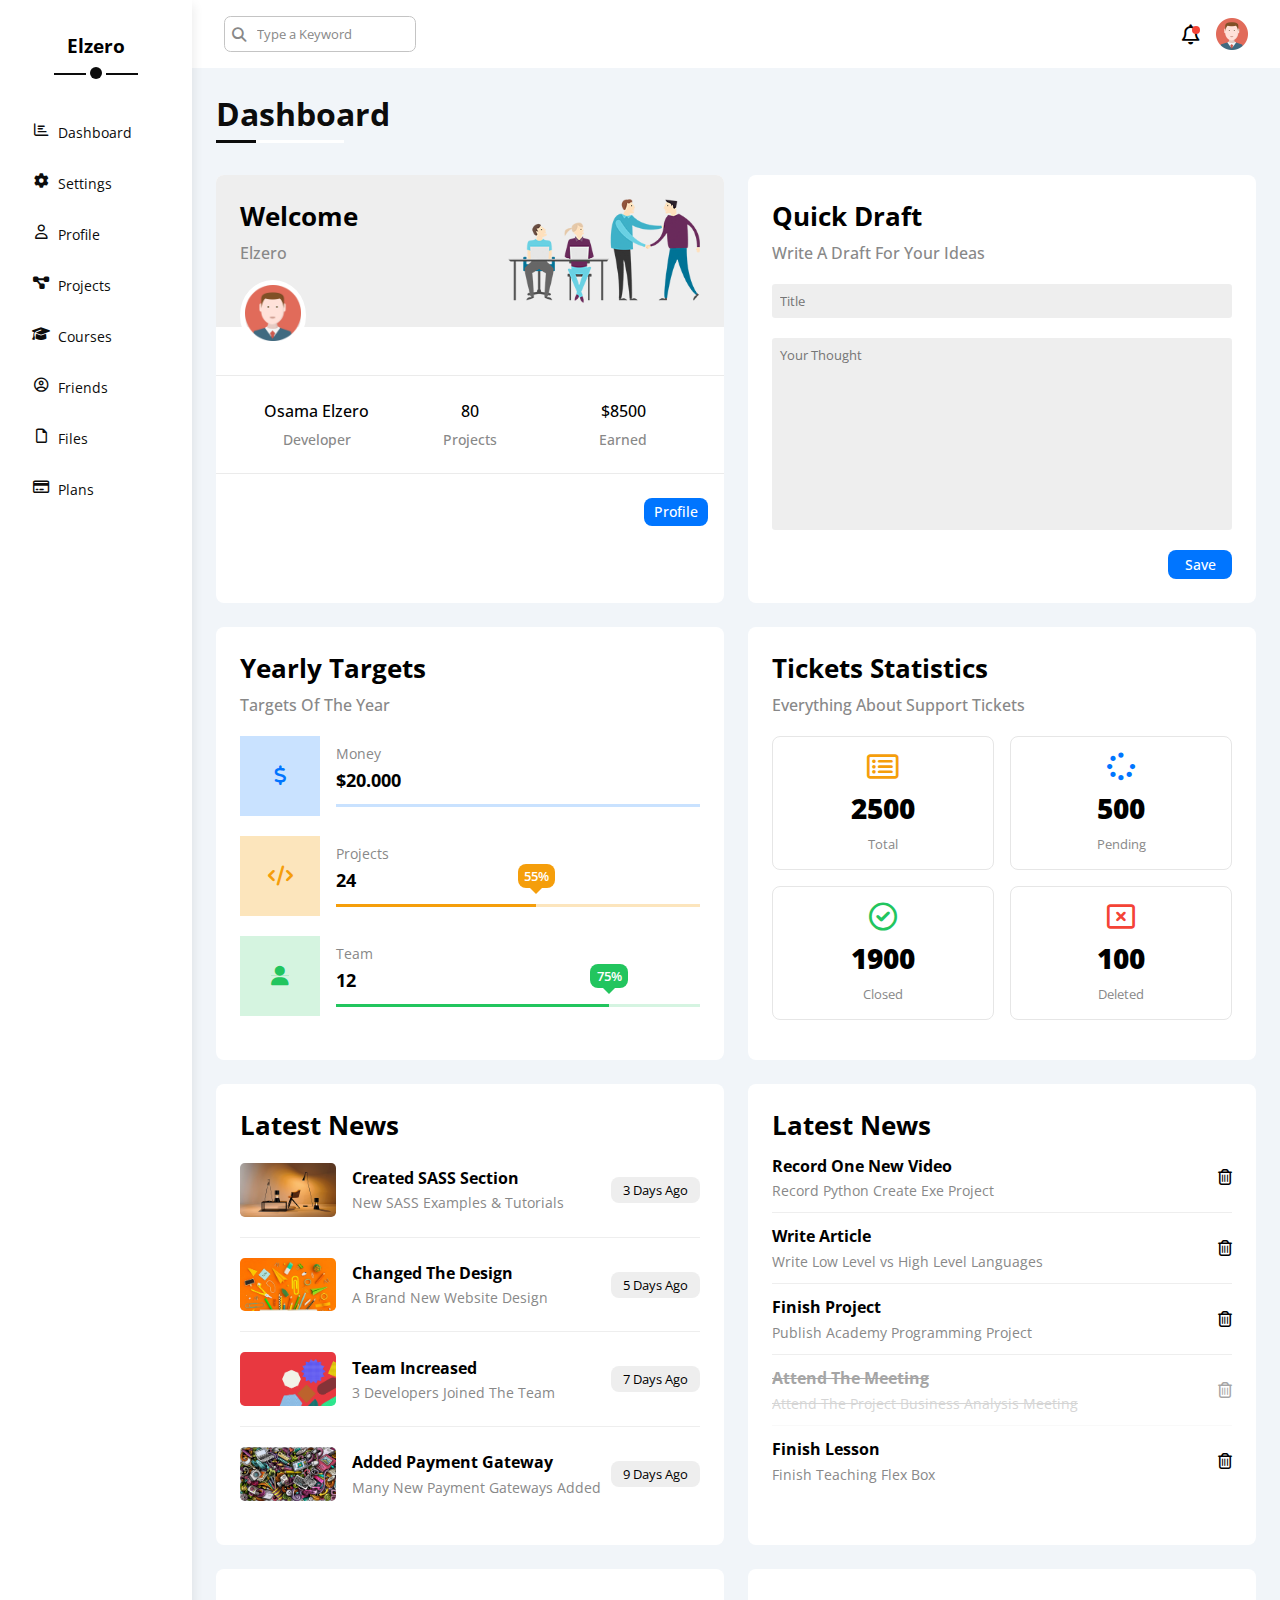
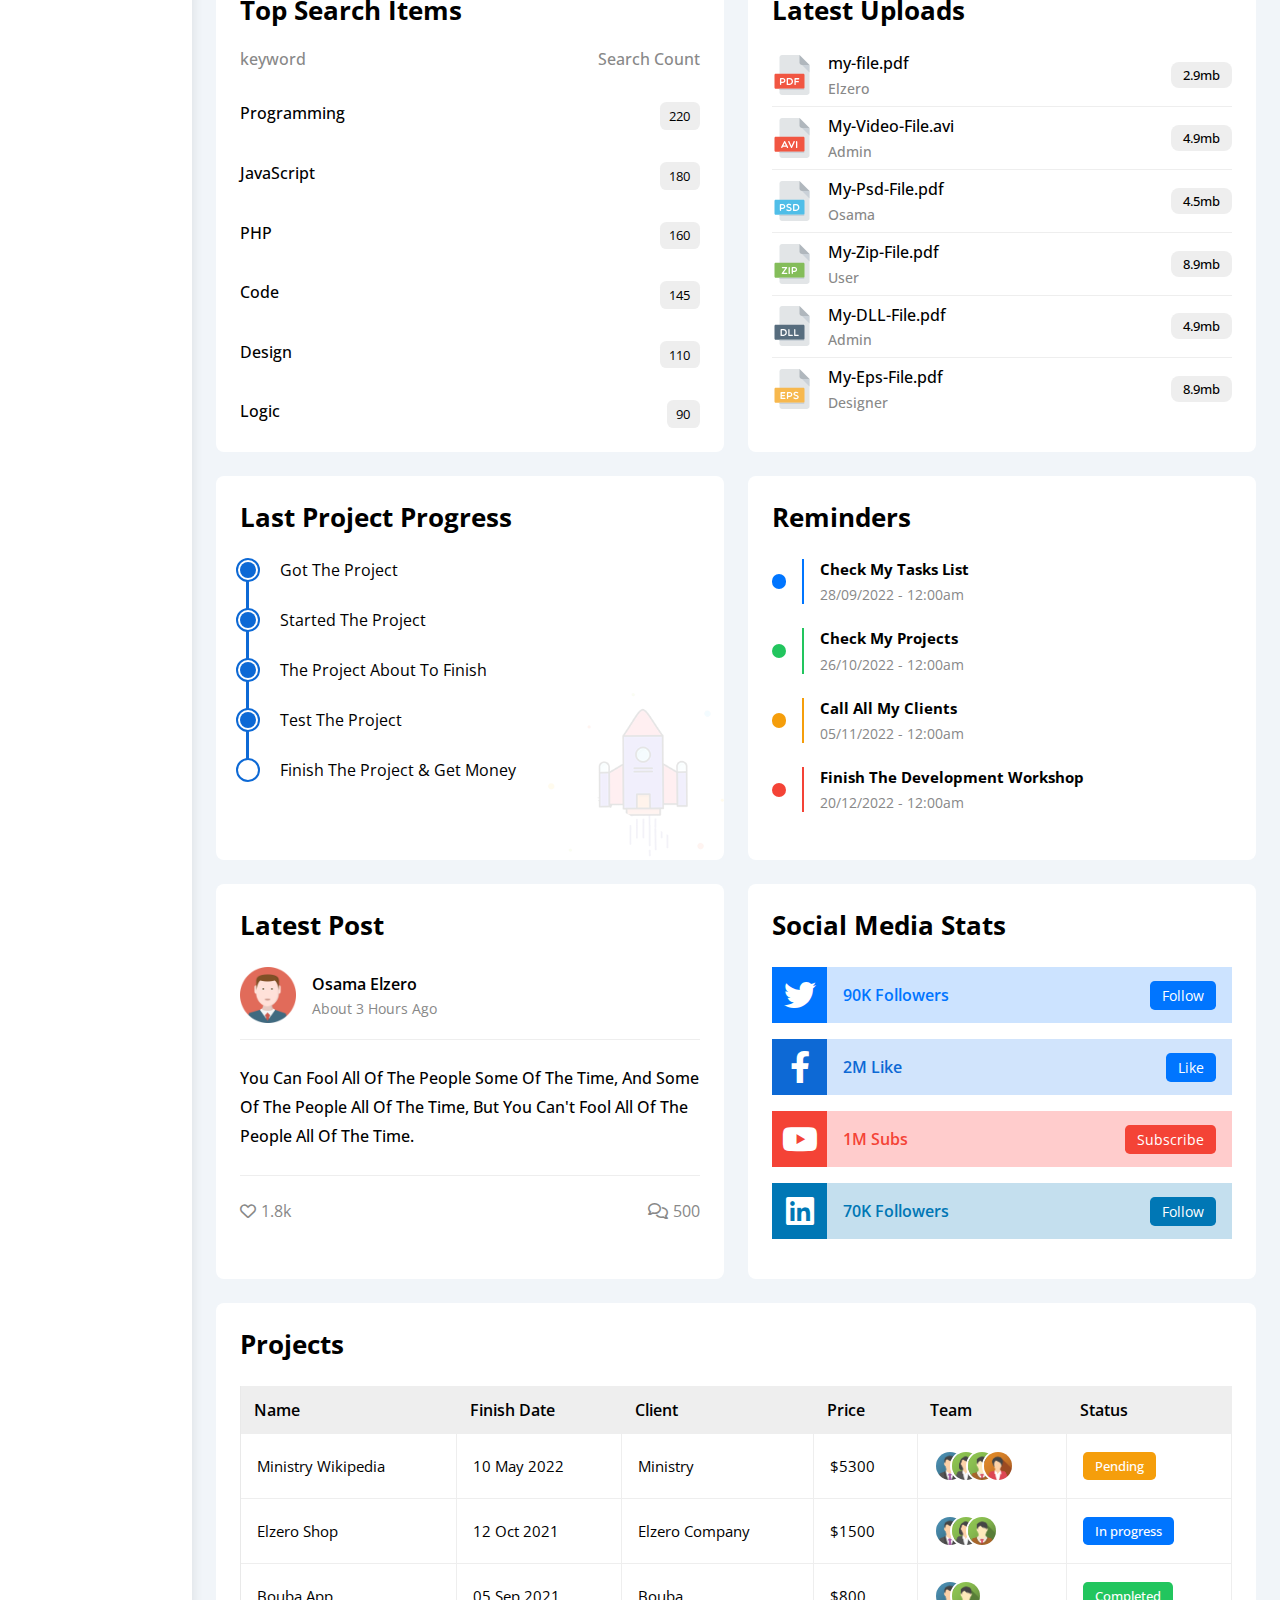
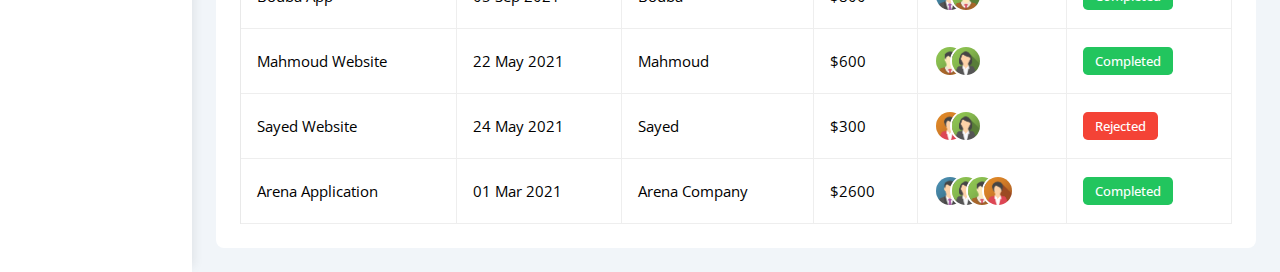
==== index.html @ bb495f81 "first commit" ====
<!DOCTYPE html>
<html lang="en">
	<head>
		<meta charset="UTF-8" />
		<meta http-equiv="X-UA-Compatible" content="IE=edge" />
		<meta name="viewport" content="width=device-width, initial-scale=1.0" />
		<title>Dashboard</title>
		<link rel="stylesheet" href="./css/all.min.css" />
		<link rel="stylesheet" href="./css/dashboard.css" />
	</head>
	<body>
		<div class="outer-container">
			<aside class="side-bar">
				<div class="logo">Elzero</div>
				<div class="circle"></div>
				<ul class="links" role="list">
					<li>
						<a href="./index.html">
							<i class="fa-regular fa-chart-bar fa-fw"></i>
							<div class="text">Dashboard</div>
						</a>
					</li>
					<li>
						<a href="./settings.html">
							<i class="fa-solid fa-gear fa-fw"> </i>
							<div class="text">Settings</div>
						</a>
					</li>
					<li>
						<a href="./profile.html">
							<i class="fa-regular fa-user fa-fw"></i>
							<div class="text">Profile</div>
						</a>
					</li>
					<li>
						<a href="./projects.html">
							<i class="fa-solid fa-diagram-project fa-fw"></i>
							<div class="text">Projects</div>
						</a>
					</li>
					<li>
						<a href="./courses.html">
							<i class="fa-solid fa-graduation-cap fa-fw"></i>
							<div class="text">Courses</div>
						</a>
					</li>
					<li>
						<a href="./freinds.html">
							<i class="fa-regular fa-circle-user fa-fw"></i>
							<div class="text">Friends</div>
						</a>
					</li>
					<li>
						<a href="./files.html">
							<i class="fa-regular fa-file fa-fw"></i>
							<div class="text">Files</div>
						</a>
					</li>
					<li>
						<a href="./plans.html">
							<i class="fa-regular fa-credit-card fa-fw"></i>
							<div class="text">Plans</div>
						</a>
					</li>
				</ul>
			</aside>
			<div style="flex: 1" class="main-content">
				<header>
					<div class="input">
						<input type="text" placeholder="Type a Keyword" />
					</div>
					<div class="notif-av">
						<i class="fa-regular fa-bell fa-lg"></i>
						<img src="./imgs/avatar.png" alt="" />
					</div>
				</header>
				<main>
					<h2>Dashboard</h2>
					<div class="main-grid">
						<div class="grid-item1">
							<div class="header">
								<div class="text">
									<h3>Welcome</h3>
									<p class="subtitle">Elzero</p>
								</div>

								<img class="welcome" src="./imgs/welcome.png" alt="" />
								<div class="avatar"><img src="./imgs/avatar.png" alt="" /></div>
							</div>
							<div class="profile-stats">
								<div class="stat">
									<div class="stat-title">Osama Elzero</div>
									<div class="stat-subtitle">Developer</div>
								</div>
								<div class="stat">
									<div class="stat-title">80</div>
									<div class="stat-subtitle">Projects</div>
								</div>
								<div class="stat">
									<div class="stat-title">$8500</div>
									<div class="stat-subtitle">Earned</div>
								</div>
							</div>
							<a href="#">Profile</a>
						</div>
						<div class="grid-item2">
							<div class="text">
								<h3>Quick Draft</h3>
								<p class="subtitle">Write A Draft For Your Ideas</p>
								<input class="grid-2-input" type="text" placeholder="Title" />
								<textarea placeholder="Your Thought"></textarea>
								<a href="#">Save</a>
							</div>
						</div>
						<div class="grid-item3">
							<div class="text">
								<h3>Yearly Targets</h3>
								<p class="subtitle">Targets Of The Year</p>
								<div class="grid-3-stats">
									<div class="stat">
										<div class="icon">
											<i class="fa-solid fa-dollar-sign fa-lg"></i>
										</div>
										<div class="info">
											<div class="title">Money</div>
											<div class="subtitle">$20.000</div>
											<div class="bar">
												<div class="progress">
													<div class="badge">80%</div>
												</div>
											</div>
										</div>
									</div>
									<div class="stat">
										<div class="icon stat2">
											<i class="fa-solid fa-code fa-lg e"></i>
										</div>
										<div class="info">
											<div class="title">Projects</div>
											<div class="subtitle">24</div>
											<div
												style="background-color: rgb(245 159 11 / 27%)"
												class="bar"
											>
												<div
													style="background: var(--orange-color)"
													class="progress2"
												>
													<div class="badge2">55%</div>
												</div>
											</div>
										</div>
									</div>
									<div class="stat">
										<div class="icon stat3">
											<i class="fa-solid fa-user fa-lg c-green"></i>
										</div>
										<div class="info">
											<div class="title">Team</div>
											<div class="subtitle">12</div>
											<div style="background: rgb(34 197 94 / 19%)" class="bar">
												<div
													style="background: var(--green-color)"
													class="progress3"
												>
													<div class="badge3">75%</div>
												</div>
											</div>
										</div>
									</div>
								</div>
							</div>
						</div>
						<div class="grid-item4">
							<h3>Tickets Statistics</h3>
							<p class="subtitle">Everything About Support Tickets</p>

							<div class="grid">
								<div class="grid-box">
									<i class="fa-regular fa-rectangle-list fa-2x"></i>
									<div class="title">2500</div>
									<div class="subtitle">Total</div>
								</div>
								<div class="grid-box">
									<i
										style="color: var(--blue-color)"
										class="fa-solid fa-spinner fa-2x"
									></i>
									<div class="title">500</div>
									<div class="subtitle">Pending</div>
								</div>
								<div class="grid-box">
									<i
										style="color: var(--green-color)"
										class="fa-regular fa-circle-check fa-2x"
									></i>
									<div class="title">1900</div>
									<div class="subtitle">Closed</div>
								</div>
								<div class="grid-box">
									<i
										style="color: var(--red-color)"
										class="fa-regular fa-rectangle-xmark fa-2x"
									></i>
									<div class="title">100</div>
									<div class="subtitle">Deleted</div>
								</div>
							</div>
						</div>
						<div class="grid-item5">
							<h3>Latest News</h3>

							<div class="list-tile">
								<div class="tile-img">
									<img src="./imgs/news-01.png" alt="" />
								</div>
								<div class="text">
									<h4>Created SASS Section</h4>
									<p>New SASS Examples & Tutorials</p>
								</div>

								<div class="time">3 Days Ago</div>
							</div>
							<div class="list-tile">
								<div class="tile-img">
									<img src="./imgs/news-02.png" alt="" />
								</div>
								<div class="text">
									<h4>Changed The Design</h4>
									<p>A Brand New Website Design</p>
								</div>

								<div class="time">5 Days Ago</div>
							</div>
							<div class="list-tile">
								<div class="tile-img">
									<img src="./imgs/news-03.png" alt="" />
								</div>
								<div class="text">
									<h4>Team Increased</h4>
									<p>3 Developers Joined The Team</p>
								</div>

								<div class="time">7 Days Ago</div>
							</div>
							<div class="list-tile">
								<div class="tile-img">
									<img src="./imgs/news-04.png" alt="" />
								</div>
								<div class="text">
									<h4>Added Payment Gateway</h4>
									<p>Many New Payment Gateways Added</p>
								</div>

								<div class="time">9 Days Ago</div>
							</div>
						</div>
						<div class="grid-item6">
							<h3>Latest News</h3>

							<div class="list-tile">
								<div class="text">
									<h4>Record One New Video</h4>
									<p>Record Python Create Exe Project</p>
								</div>

								<i class="fa-regular fa-trash-can delete"></i>
							</div>
							<div class="list-tile">
								<div class="text">
									<h4>Write Article</h4>
									<p>Write Low Level vs High Level Languages</p>
								</div>

								<i class="fa-regular fa-trash-can delete"></i>
							</div>
							<div class="list-tile">
								<div class="text">
									<h4>Finish Project</h4>
									<p>Publish Academy Programming Project</p>
								</div>

								<i class="fa-regular fa-trash-can delete"></i>
							</div>
							<div class="list-tile">
								<div class="text">
									<h4>Attend The Meeting</h4>
									<p>Attend The Project Business Analysis Meeting</p>
								</div>

								<i class="fa-regular fa-trash-can delete"></i>
							</div>
							<div class="list-tile">
								<div class="text">
									<h4>Finish Lesson</h4>
									<p>Finish Teaching Flex Box</p>
								</div>

								<i class="fa-regular fa-trash-can delete"></i>
							</div>
						</div>
						<div class="grid-item7">
							<h3>Top Search Items</h3>
							<div class="item-title">
								<div class="keyword">keyword</div>
								<div class="count">Search Count</div>
							</div>
							<div class="item">
								<div class="keyword">Programming</div>
								<div class="count">220</div>
							</div>
							<div class="item">
								<div class="keyword">JavaScript</div>
								<div class="count">180</div>
							</div>
							<div class="item">
								<div class="keyword">PHP</div>
								<div class="count">160</div>
							</div>
							<div class="item">
								<div class="keyword">Code</div>
								<div class="count">145</div>
							</div>
							<div class="item">
								<div class="keyword">Design</div>
								<div class="count">110</div>
							</div>
							<div class="item">
								<div class="keyword">Logic</div>
								<div class="count">90</div>
							</div>
						</div>
						<div class="grid-item8">
							<h3>Latest Uploads</h3>

							<div class="list-tile">
								<div class="tile-img">
									<img src="./imgs/pdf.svg" alt="" />
								</div>
								<div class="text">
									<h4>my-file.pdf</h4>
									<p>Elzero</p>
								</div>

								<div class="size">2.9mb</div>
							</div>
							<div class="list-tile">
								<div class="tile-img">
									<img src="./imgs/avi.svg" alt="" />
								</div>
								<div class="text">
									<h4>My-Video-File.avi</h4>
									<p>Admin</p>
								</div>

								<div class="size">4.9mb</div>
							</div>
							<div class="list-tile">
								<div class="tile-img">
									<img src="./imgs/psd.svg" alt="" />
								</div>
								<div class="text">
									<h4>My-Psd-File.pdf</h4>
									<p>Osama</p>
								</div>

								<div class="size">4.5mb</div>
							</div>
							<div class="list-tile">
								<div class="tile-img">
									<img src="./imgs/zip.svg" alt="" />
								</div>
								<div class="text">
									<h4>My-Zip-File.pdf</h4>
									<p>User</p>
								</div>

								<div class="size">8.9mb</div>
							</div>
							<div class="list-tile">
								<div class="tile-img">
									<img src="./imgs/dll.svg" alt="" />
								</div>
								<div class="text">
									<h4>My-DLL-File.pdf</h4>
									<p>Admin</p>
								</div>

								<div class="size">4.9mb</div>
							</div>
							<div class="list-tile">
								<div class="tile-img">
									<img src="./imgs/eps.svg" alt="" />
								</div>
								<div class="text">
									<h4>My-Eps-File.pdf</h4>
									<p>Designer</p>
								</div>

								<div class="size">8.9mb</div>
							</div>
						</div>
						<div class="grid-item9">
							<h3>Last Project Progress</h3>
							<ul>
								<li>Got The Project</li>
								<li>Started The Project</li>
								<li>The Project About To Finish</li>
								<li>Test The Project</li>
								<li>Finish The Project & Get Money</li>
							</ul>
							<div class="rocket-img">
								<img src="./imgs/project.png" alt="" />
							</div>
						</div>
						<div class="grid-item10">
							<h3>Reminders</h3>
							<div class="flex-container">
								<div class="circle"></div>
								<div class="text">
									<h4>Check My Tasks List</h4>
									<p>28/09/2022 - 12:00am</p>
								</div>
							</div>
							<div class="flex-container">
								<div
									style="background-color: var(--green-color)"
									class="circle"
								></div>
								<div style="border-color: var(--green-color)" class="text">
									<h4>Check My Projects</h4>
									<p>26/10/2022 - 12:00am</p>
								</div>
							</div>
							<div class="flex-container">
								<div
									style="background-color: var(--orange-color)"
									class="circle"
								></div>
								<div style="border-color: var(--orange-color)" class="text">
									<h4>Call All My Clients</h4>
									<p>05/11/2022 - 12:00am</p>
								</div>
							</div>
							<div class="flex-container">
								<div
									style="background-color: var(--red-color)"
									class="circle"
								></div>
								<div style="border-color: var(--red-color)" class="text">
									<h4>Finish The Development Workshop</h4>
									<p>20/12/2022 - 12:00am</p>
								</div>
							</div>
						</div>
						<div class="grid-item11">
							<h3>Latest Post</h3>
							<div class="user">
								<div class="image">
									<img src="./imgs/avatar.png" alt="" />
								</div>
								<div>
									<div class="name">Osama Elzero</div>
									<div class="date">About 3 Hours Ago</div>
								</div>
							</div>
							<div class="post">
								You Can Fool All Of The People Some Of The Time, And Some Of The
								People All Of The Time, But You Can't Fool All Of The People All
								Of The Time.
							</div>
							<div class="reacts">
								<div class="react">
									<i class="fa-regular fa-heart"> </i>
									<div class="likes">1.8k</div>
								</div>
								<div class="react">
									<i class="fa-regular fa-comments"></i>
									<div class="comments">500</div>
								</div>
							</div>
						</div>
						<div class="grid-item12">
							<h3>Social Media Stats</h3>
							<div class="social">
								<i class="fa-brands fa-twitter fa-2x c-white"></i>
								<div class="stat">90K Followers</div>
								<a href="#">Follow</a>
							</div>
							<div
								style="background-color: rgb(24 119 242 / 20%)"
								class="social"
							>
								<i
									style="background-color: var(--blue-alt-color)"
									class="fa-brands fa-facebook-f fa-2x c-white"
								></i>
								<div style="color: var(--blue-alt-color)" class="stat">
									2M Like
								</div>
								<a href="#">Like</a>
							</div>
							<div style="background-color: rgb(255 0 0 / 20%)" class="social">
								<i
									style="background-color: var(--red-color)"
									class="fa-brands fa-youtube fa-2x c-white"
								></i>
								<div style="color: var(--red-color)" class="stat">1M Subs</div>
								<a style="background-color: var(--red-color)" href="#"
									>Subscribe</a
								>
							</div>
							<div
								style="background-color: rgba(0, 118, 181, 0.233)"
								class="social"
							>
								<i
									style="background-color: rgb(0 119 181)"
									class="fa-brands fa-linkedin fa-2x c-white"
								></i>
								<div style="color: rgb(0 119 181)" class="stat">
									70K Followers
								</div>
								<a style="background: rgb(0 119 181)" href="#">Follow</a>
							</div>
						</div>
						<div class="grid-item13">
							<h3>Projects</h3>

							<table>
								<thead>
									<tr>
										<td>Name</td>
										<td>Finish Date</td>
										<td>Client</td>
										<td>Price</td>
										<td>Team</td>
										<td>Status</td>
									</tr>
								</thead>
								<tbody>
									<tr class="row1">
										<td>Ministry Wikipedia</td>
										<td>10 May 2022</td>
										<td>Ministry</td>
										<td>$5300</td>
										<td>
											<div class="team">
												<div class="image">
													<img src="./imgs/team-01.png" alt="" />
												</div>
												<div class="image">
													<img src="./imgs/team-02.png" alt="" />
												</div>
												<div class="image">
													<img src="./imgs/team-03.png" alt="" />
												</div>
												<div class="image">
													<img src="./imgs/team-04.png" alt="" />
												</div>
											</div>
										</td>
										<td>
											<div class="status-badge">Pending</div>
										</td>
									</tr>
									<tr class="row2">
										<td>Elzero Shop</td>
										<td>12 Oct 2021</td>
										<td>Elzero Company</td>
										<td>$1500</td>
										<td>
											<div class="team">
												<div class="image">
													<img src="./imgs/team-01.png" alt="" />
												</div>
												<div class="image">
													<img src="./imgs/team-02.png" alt="" />
												</div>
												<div class="image">
													<img src="./imgs/team-03.png" alt="" />
												</div>
											</div>
										</td>
										<td>
											<div
												style="background-color: var(--blue-color)"
												class="status-badge"
											>
												In progress
											</div>
										</td>
									</tr>
									<tr class="row3">
										<td>Bouba App</td>
										<td>05 Sep 2021</td>
										<td>Bouba</td>
										<td>$800</td>
										<td>
											<div class="team">
												<div class="image">
													<img src="./imgs/team-01.png" alt="" />
												</div>
												<div class="image">
													<img src="./imgs/team-03.png" alt="" />
												</div>
											</div>
										</td>
										<td>
											<div
												style="background-color: var(--green-color)"
												class="status-badge"
											>
												Completed
											</div>
										</td>
									</tr>
									<tr class="row4">
										<td>Mahmoud Website</td>
										<td>22 May 2021</td>
										<td>Mahmoud</td>
										<td>$600</td>
										<td>
											<div class="team">
												<div class="image">
													<img src="./imgs/team-03.png" alt="" />
												</div>
												<div class="image">
													<img src="./imgs/team-02.png" alt="" />
												</div>
											</div>
										</td>
										<td>
											<div
												style="background-color: var(--green-color)"
												class="status-badge"
											>
												Completed
											</div>
										</td>
									</tr>
									<tr class="row5">
										<td>Sayed Website</td>
										<td>24 May 2021</td>
										<td>Sayed</td>
										<td>$300</td>
										<td>
											<div class="team">
												<div class="image">
													<img src="./imgs/team-04.png" alt="" />
												</div>
												<div class="image">
													<img src="./imgs/team-02.png" alt="" />
												</div>
											</div>
										</td>
										<td>
											<div
												style="background-color: var(--red-color)"
												class="status-badge"
											>
												Rejected
											</div>
										</td>
									</tr>
									<tr class="row6">
										<td>Arena Application</td>
										<td>01 Mar 2021</td>
										<td>Arena Company</td>
										<td>$2600</td>
										<td>
											<div class="team">
												<div class="image">
													<img src="./imgs/team-01.png" alt="" />
												</div>
												<div class="image">
													<img src="./imgs/team-02.png" alt="" />
												</div>
												<div class="image">
													<img src="./imgs/team-03.png" alt="" />
												</div>
												<div class="image">
													<img src="./imgs/team-04.png" alt="" />
												</div>
											</div>
										</td>
										<td>
											<div
												style="background-color: var(--green-color)"
												class="status-badge"
											>
												Completed
											</div>
										</td>
									</tr>
								</tbody>
							</table>
						</div>
					</div>
				</main>
			</div>
		</div>
	</body>
</html>
---- css/dashboard.css ----
@import url('https://fonts.googleapis.com/css2?family=Open+Sans:wght@400;500;600;700&display=swap');
:root {
	--blue-color: #0075ff;
	--blue-alt-color: #0d69d5;
	--orange-color: #f59e0b;
	--green-color: #22c55e;
	--red-color: #f44336;
	--grey-color: #888;
	--shadow: rgba(0, 0, 0, 0.1) 0px 4px 6px -4px,
		rgba(0, 0, 0, 0.06) 0px 2px 4px -4px;
	--bg-color: #f1f5f9;
}

* {
	padding: 0;
	margin: 0;
	box-sizing: border-box;
	font-family: 'Open Sans', sans-serif;
}
ul {
	list-style: none;
}
a {
	text-decoration: none;
	display: inline-block;
}
button {
	cursor: pointer !important;
}
header {
	display: flex;
	justify-content: space-between;
	align-items: center;
	background-color: white;
	box-shadow: var(--shadow);
	padding: 1rem 2rem;
}

.outer-container {
	display: flex;
}
main {
	background-color: var(--bg-color);
}
header img {
	width: 2rem;
}
.side-bar {
	box-shadow: 7px 0px 10px -5px rgba(0, 0, 0, 0.075);
	padding: 2rem 1rem;
	z-index: 3;
	background-color: rgb(255, 255, 255);
	flex-basis: 15%;
}

.notif-av {
	display: flex;
	align-items: center;
	gap: 1rem;
}
.notif-av i {
	position: relative;
}
.notif-av i::after {
	content: '';
	width: 0.5rem;
	height: 0.5rem;
	background-color: var(--red-color);
	position: absolute;
	border-radius: 50%;
	top: -0.5rem;
	right: 0;
}
header input {
	border: 1px solid rgb(196, 196, 196);
	outline: none;
	padding: 0.5rem;
	border-radius: 0.5em;
	position: relative;
	padding-left: 2rem;
	width: 12rem;
	transition: 0.3s;
}
header input:focus {
	width: 15rem;
	outline: 1px solid var(--blue-color);
	border: none;
}
header .input::before {
	font-family: 'Font Awesome 5 Free';
	font-weight: 900;
	content: '\f002';
	color: var(--grey-color);
	left: 0.5rem;
	position: absolute;
	top: 50%;
	transform: translateY(-50%);
	font-size: 0.9rem;
	z-index: 2;
}
header .input {
	position: relative;
}

header input::placeholder {
	color: var(--grey-color);
	font-size: 0.8rem;
	width: fit-content;
}
.side-bar .logo {
	font-size: 1.2rem;
	font-weight: bold;
	text-align: center;
	margin-bottom: 0.5rem;
}
@media (max-width: 38.75rem) {
	header {
		padding: 1rem 0.5rem;
	}
	.side-bar .logo {
		font-size: 1rem;
		font-weight: bold;
		text-align: center;
		margin-bottom: 0.5rem;
	}
}
.side-bar ul li {
	margin-bottom: 0.5rem;
	border-radius: 0.5rem;
	cursor: pointer;
	display: flex;
	align-items: center;
	transition: 0.5s;
	overflow: hidden;
}
.side-bar ul li:hover {
	background-color: #f5f5f5;
}

.side-bar ul li a {
	color: rgb(12, 12, 12);
	font-size: 0.9rem;
	padding: 0.75rem 1rem;
	width: 100%;
	display: block;
	width: max-content;
}
.side-bar ul li a {
	display: flex;
}
.side-bar ul li a:active {
	background-color: #f5f5f5 !important;
}
.side-bar ul li a i {
	margin-right: 0.5rem;
}
@media (max-width: 50em) {
	.side-bar ul li a .text {
		display: none;
	}
	.side-bar ul li a i {
		margin-right: 0;
	}
	.side-bar ul li a {
		margin: auto;
		padding: 1rem 0;
	}
	.side-bar ul li {
		margin: 0 auto;
	}
	.side-bar .circle {
		display: none;
	}
	.side-bar {
		padding: 1rem 0.5rem;
		align-items: center;
	}
}
.side-bar .circle {
	background-color: rgb(12, 12, 12);
	width: 0.75rem;
	height: 0.75rem;
	border-radius: 50%;
	margin: auto;
	position: relative;
	margin-bottom: 2rem;
}
.side-bar .circle::before {
	content: '';
	width: 2rem;
	height: 0.1rem;
	background-color: rgb(12, 12, 12);
	position: absolute;
	top: 50%;
	right: 1rem;
}
.side-bar .circle::after {
	content: '';
	width: 2rem;
	height: 0.1rem;
	background-color: rgb(12, 12, 12);
	position: absolute;
	top: 50%;
	left: 1rem;
}
main {
	padding: 1.5rem;
}
main h2 {
	font-weight: 700;
	font-size: 2rem;
	position: relative;
	color: rgb(12, 12, 12);
	margin-bottom: 2.5rem;
}
main h2::after {
	content: '';
	position: absolute;
	background-color: white;
	width: 8rem;
	height: 0.2rem;
	bottom: -0.5rem;
	left: 0rem;
}
main h2::before {
	content: '';
	position: absolute;
	background-color: rgb(12, 12, 12);
	width: 2.5rem;
	height: 0.2rem;
	bottom: -0.5rem;
	left: 0;
	z-index: 2;
}

main .main-grid {
	display: grid;
	grid-template-columns: repeat(auto-fit, minmax(450px, 1fr));
	gap: 1.5rem;
}
@media (max-width: 73em) {
	main .main-grid > * {
		margin-bottom: 1.5rem;
	}
}
@media (max-width: 50em) {
	main .main-grid {
		display: grid;
		grid-template-columns: repeat(auto-fit, minmax(250px, 1fr));
	}
	main {
		padding: 0.5rem !important;
	}
}
main .main-grid2 {
	display: grid;
	grid-template-columns: repeat(3, 1fr);
	gap: 1.5rem;
}
main .main-grid3 {
	display: grid;
	grid-template-columns: repeat(auto-fit, minmax(300px, 1fr));
	gap: 1.5rem;
}
@media (max-width: 25em) {
	main .main-grid3 {
		display: grid;
		grid-template-columns: repeat(auto-fit, minmax(250px, 1fr));
		gap: 1rem;
	}
}
main .main-grid .grid-item1 {
	background-color: rgb(255, 255, 255);
	border-radius: 0.5rem;
	overflow: hidden;
}
@media (max-width: 54.75em) {
	main .main-grid .grid-item1 .welcome {
		display: none;
	}
	main .main-grid .grid-item1 .profile-stats {
		flex-direction: column;
		gap: 1.5rem;
	}
	main .main-grid .grid-item1 .header .avatar {
		display: block;
		left: 50% !important;
		transform: translateX(-50%);
	}
	main {
		padding: 1rem;
	}
}
main .main-grid .grid-item1:last-child {
	grid-column: 1 / span 2;
	background-color: red;
}
main .main-grid .grid-item1 .header {
	display: flex;
	justify-content: space-between;
	background-color: #eee;
	position: relative;
	padding: 1.5rem;
	margin-bottom: 3rem;
}
main .main-grid .grid-item1 .header img {
	max-width: 100%;
	width: 12rem;
}
main .main-grid .grid-item1 .header .avatar {
	width: 4.1rem;
	position: absolute;
	bottom: -1.5rem;
	left: 1.5rem;
	border: 5px solid white;
	border-radius: 50%;
}
main .main-grid .grid-item1 h3 {
	font-size: 1.6rem;
	font-weight: 700;
	margin-bottom: 0.5rem;
}
main .main-grid .grid-item1 .subtitle {
	font-size: 1rem;
	color: var(--grey-color);
	font-weight: 500;
}
main .main-grid .grid-item1 .profile-stats {
	display: flex;
	justify-content: space-between;
	border-top: 1px solid rgb(235, 235, 235);
	border-bottom: 1px solid rgb(235, 235, 235);
	padding: 1.5rem;
	margin-bottom: 1.5rem;
}

main .main-grid .grid-item1 .profile-stats .stat {
	text-align: center;
	flex: 1;
}
main .main-grid .grid-item1 .profile-stats .stat .stat-title {
	margin-bottom: 0.5rem;
	font-weight: 500;
}
main .main-grid .grid-item1 .profile-stats .stat .stat-subtitle {
	color: var(--grey-color);
	font-size: 0.85rem;
	font-weight: 500;
}

main .main-grid .grid-item1 a {
	display: flex;
	align-items: center;
	justify-content: center;
	background-color: var(--blue-color);
	margin-left: auto;
	color: white;
	font-size: 0.9rem;
	padding: 0.3rem 0.75rem;
	border-radius: 0.5rem;
	width: 4rem;
	margin-right: 1rem;
	font-weight: 500;
	margin-bottom: 1.5rem;
}
main .main-grid .grid-item2 {
	background-color: rgb(255, 255, 255);
	border-radius: 0.5rem;
	display: flex;
	flex-direction: column;
	padding: 1.5rem;
}
main .main-grid .grid-item2 h3 {
	font-size: 1.6rem;
	font-weight: 700;
	margin-bottom: 0.5rem;
}
main .main-grid .grid-item2 textarea,
.grid-2-input {
	resize: none;
	border: none;
	outline: none;
	background-color: #eee;
	display: block;
	width: 100%;
	border-radius: 0.2rem;
	margin-bottom: 1.25rem;
	padding: 0.5rem;
}
main .main-grid .grid-item2 textarea {
	height: 12rem;
}
main .main-grid .grid-item2 .subtitle {
	font-size: 1rem;
	color: var(--grey-color);
	font-weight: 500;
	margin-bottom: 1.25rem;
}
main .main-grid .grid-item2 a {
	display: flex;
	align-items: center;
	justify-content: center;
	background-color: var(--blue-color);
	margin-left: auto;
	color: white;
	font-size: 0.9rem;
	padding: 0.3rem 0.75rem;
	border-radius: 0.5rem;
	width: 4rem;
	font-weight: 500;
}
main .main-grid .grid-item3 {
	background-color: rgb(255, 255, 255);
	border-radius: 0.5rem;
	padding: 1.5rem;
}
main .main-grid .grid-item3 .icon {
	background-color: #0077ff36;
	width: 5rem;
	height: 5rem;
	display: flex;
	justify-content: center;
	align-items: center;
}
main .main-grid .grid-item3 i {
	color: var(--blue-color);
}
main .main-grid .grid-item3 h3 {
	font-size: 1.6rem;
	font-weight: 700;
	margin-bottom: 0.5rem;
}
main .main-grid .grid-item3 .subtitle {
	font-size: 1rem;
	color: var(--grey-color);
	font-weight: 500;
	margin-bottom: 1.25rem;
}
main .main-grid .grid-item3 .grid-3-stats .subtitle {
	font-size: 1.1rem;
	color: black;
	font-weight: bold;
	margin-bottom: 0.75rem;
}
main .main-grid .grid-item3 .grid-3-stats .title {
	font-size: 0.9rem;
	color: var(--grey-color);
	margin-bottom: 0.3rem;
}
main .main-grid .grid-item3 .grid-3-stats .stat {
	display: flex;
	gap: 1rem;
	align-items: center;
	margin-bottom: 1.25rem;
}
main .main-grid .grid-item3 .grid-3-stats .info {
	flex: 1;
}
main .main-grid .grid-item3 .grid-3-stats .stat .bar {
	width: 100%;
	height: 3px;
	background-color: #0077ff36;
}
main .main-grid .grid-item3 .grid-3-stats .stat .bar .progress1 {
	width: 80%;
	height: 100%;
	background-color: var(--blue-color);
	position: relative;
}
main .main-grid .grid-item3 .grid-3-stats .stat .bar .progress2 {
	width: 55%;
	height: 100%;
	background-color: var(--blue-color);
	position: relative;
}
main .main-grid .grid-item3 .grid-3-stats .stat .bar .progress3 {
	width: 75%;
	height: 100%;
	background-color: var(--blue-color);
	position: relative;
}
.badge {
	background-color: var(--blue-color);
	color: white;
	padding: 0.2rem 0.4rem;
	position: absolute;
	right: -1.2rem;
	top: -2.5rem;
	border-radius: 0.5rem;
	font-size: 0.83rem;
	font-weight: 600;
}
.badge2 {
	background-color: var(--orange-color);
	color: white;
	padding: 0.2rem 0.4rem;
	position: absolute;
	right: -1.2rem;
	top: -2.5rem;
	border-radius: 0.5rem;
	font-size: 0.83rem;
	font-weight: 600;
}
.badge3 {
	background-color: var(--green-color);
	color: white;
	padding: 0.2rem 0.4rem;
	position: absolute;
	right: -1.2rem;
	top: -2.5rem;
	border-radius: 0.5rem;
	font-size: 0.83rem;
	font-weight: 600;
}
main .main-grid .grid-item3 .grid-3-stats .stat2 {
	background-color: #f59f0b46;
}

main .main-grid .grid-item3 .grid-3-stats .stat2 i {
	color: var(--orange-color);
}
main .main-grid .grid-item3 .grid-3-stats .stat3 {
	background: #22c55e31;
}
main .main-grid .grid-item3 .grid-3-stats .stat3 i {
	color: var(--green-color);
	background: #22c55e31;
}
main .main-grid .grid-item3 .badge::after {
	content: '';
	color: white;
	position: absolute;
	right: 50%;
	top: 1.5rem;
	font-size: 0.8rem;
	transform: translate(50%);
	transform-origin: top right;
	border-top: 6px solid var(--blue-color);
	border-bottom: 6px solid transparent;
	border-right: 6px solid transparent;
	border-left: 6px solid transparent;
}
main .main-grid .grid-item3 .badge2::after {
	content: '';
	color: white;
	position: absolute;
	right: 50%;
	top: 1.5rem;
	font-size: 0.8rem;
	transform: translate(50%);
	transform-origin: top right;
	border-top: 6px solid var(--orange-color);
	border-bottom: 6px solid transparent;
	border-right: 6px solid transparent;
	border-left: 6px solid transparent;
}
main .main-grid .grid-item3 .badge3::after {
	content: '';
	color: white;
	position: absolute;
	right: 50%;
	top: 1.5rem;
	font-size: 0.8rem;
	transform: translate(50%);
	transform-origin: top right;
	border-top: 6px solid var(--green-color);
	border-bottom: 6px solid transparent;
	border-right: 6px solid transparent;
	border-left: 6px solid transparent;
}
main .main-grid .grid-item4 {
	background-color: rgb(255, 255, 255);
	border-radius: 0.5rem;
	padding: 1.5rem;
}
main .main-grid .grid-item4 h3 {
	font-size: 1.6rem;
	font-weight: 700;
	margin-bottom: 0.5rem;
}
main .main-grid .grid-item4 .subtitle {
	font-size: 1rem;
	color: var(--grey-color);
	font-weight: 500;
	margin-bottom: 1.25rem;
}
main .main-grid .grid-item4 .grid {
	display: grid;
	grid-template-columns: repeat(2, 1fr);
	gap: 1rem;
}
@media (max-width: 50em) {
	main .main-grid .grid-item4 .grid {
		display: block;
	}
	main .main-grid .grid-item4 .grid > * {
		margin-bottom: 1rem;
	}
}
main .main-grid .grid-item4 .grid .grid-box {
	border: 1px solid rgb(230, 230, 230);
	text-align: center;
	display: flex;
	gap: 0.5rem;
	flex-direction: column;
	padding: 1rem 0;
	border-radius: 0.5rem;
}
main .main-grid .grid-item4 .grid .grid-box .title {
	font-size: 1.75rem;
	font-weight: 800;
}
main .main-grid .grid-item4 .grid .grid-box .subtitle {
	font-size: 0.8rem;
	font-weight: 400;
	margin: 0;
}
main .main-grid .grid-item4 .grid .grid-box i {
	color: var(--orange-color);
	font-size: 1.75rem;
}
main .main-grid .grid-item5 {
	background-color: rgb(255, 255, 255);
	border-radius: 0.5rem;
	display: flex;
	flex-direction: column;
	padding: 1.5rem;
}
main .main-grid .grid-item5 h3 {
	font-size: 1.6rem;
	font-weight: 700;
}
main .main-grid .grid-item5 .tile-img {
	width: 6rem;
	border-radius: 0.3rem;
	overflow: hidden;
	margin-right: 1rem;
}
main .main-grid .grid-item5 img {
	display: block;
	max-width: 100%;
}

main .main-grid .grid-item5 .list-tile {
	display: flex;
	align-items: center;
	padding: 1.25rem 0;
}
main .main-grid .grid-item5 .list-tile:not(:last-child) {
	border-bottom: 1px solid #eee;
}
@media (max-width: 50em) {
	main .main-grid .grid-item5 .list-tile {
		flex-direction: column;
		text-align: center;
	}
}
main .main-grid .grid-item5 .list-tile .time {
	font-size: 0.8rem;
	background-color: #eee;
	padding: 0.25rem 0.75rem;
	border-radius: 0.5rem;
	margin-left: auto;
	width: max-content;
}
@media (max-width: 50em) {
	main .main-grid .grid-item5 .list-tile .time {
		margin: 0.5rem auto;
	}
	main .main-grid .grid-item5 .list-tile img {
		margin-bottom: 0.5rem;
	}
}
main .main-grid .grid-item5 .list-tile .text h4 {
	margin-bottom: 0.3rem;
}
main .main-grid .grid-item5 .list-tile .text p {
	font-size: 0.9rem;
	color: var(--grey-color);
}
main .main-grid .grid-item6 {
	background-color: rgb(255, 255, 255);
	border-radius: 0.5rem;
	display: flex;
	flex-direction: column;
	padding: 1.5rem;
}
main .main-grid .grid-item6 h3 {
	font-size: 1.6rem;
	font-weight: 700;
}

main .main-grid .grid-item6 .list-tile {
	display: flex;
	align-items: center;
	padding: 0.75rem 0;
}
main .main-grid .grid-item6 .list-tile:not(:last-child) {
	border-bottom: 1px solid #eee;
}

main .main-grid .grid-item6 .list-tile i {
	margin-left: auto;
}
main .main-grid .grid-item6 .list-tile .text h4 {
	margin-bottom: 0.3rem;
}
main .main-grid .grid-item6 .list-tile .text p {
	font-size: 0.9rem;
	color: var(--grey-color);
}
main .main-grid .grid-item6 .list-tile:nth-child(5) {
	opacity: 0.35;
}
main .main-grid .grid-item6 .list-tile:nth-child(5) h4,
main .main-grid .grid-item6 .list-tile:nth-child(5) p {
	text-decoration: line-through;
}
main .main-grid .grid-item7 h3 {
	font-size: 1.6rem;
	font-weight: 700;
	margin-bottom: 1.25rem;
}
main .main-grid .grid-item7 {
	background-color: rgb(255, 255, 255);
	border-radius: 0.5rem;
	display: flex;
	flex-direction: column;
	padding: 1.5rem;
}
main .main-grid .grid-item7 .item-title,
main .main-grid .grid-item7 .item {
	display: flex;
	justify-content: space-between;
	margin-bottom: 2rem;
}
main .main-grid .grid-item7 .item:last-child {
	margin-bottom: 0;
}
main .main-grid .grid-item7 .item-title .keyword,
main .main-grid .grid-item7 .item-title .count {
	color: var(--grey-color);
	font-weight: 500;
}
main .main-grid .grid-item7 .item .keyword {
	font-weight: 500;
}
main .main-grid .grid-item7 .item .count {
	background-color: #eee;
	padding: 0.3rem 0.6rem;
	border-radius: 0.4rem;
	font-size: 0.8rem;
}
main .main-grid .grid-item8 {
	background-color: rgb(255, 255, 255);
	border-radius: 0.5rem;
	display: flex;
	flex-direction: column;
	padding: 1.5rem;
}
main .main-grid .grid-item8 h3 {
	font-size: 1.6rem;
	font-weight: 700;
	margin-bottom: 1rem;
}
main .main-grid .grid-item8 .tile-img {
	width: 2.5rem;
	border-radius: 0.3rem;
	overflow: hidden;
	margin-right: 1rem;
}
main .main-grid .grid-item8 img {
	display: block;
	max-width: 100%;
}

main .main-grid .grid-item8 .list-tile {
	display: flex;
	align-items: center;
	padding: 0.5rem 0;
}
main .main-grid .grid-item8 .list-tile:not(:last-child) {
	border-bottom: 1px solid #eee;
}

main .main-grid .grid-item8 .list-tile .size {
	font-size: 0.8rem;
	background-color: #eee;
	padding: 0.25rem 0.75rem;
	border-radius: 0.5rem;
	margin-left: auto;
	font-weight: 500;
}
main .main-grid .grid-item8 .list-tile .text h4 {
	margin-bottom: 0.3rem;
	font-weight: 500;
	font-size: 1rem;
}
main .main-grid .grid-item8 .list-tile .text p {
	font-size: 0.9rem;
	color: var(--grey-color);
	font-weight: 500;
}
main .main-grid .grid-item9 {
	background-color: rgb(255, 255, 255);
	border-radius: 0.5rem;
	display: flex;
	flex-direction: column;
	padding: 1.5rem;
	position: relative;
}
main .main-grid .grid-item9 h3 {
	font-size: 1.6rem;
	font-weight: 700;
	margin-bottom: 1.5rem;
}
main .main-grid .grid-item9 ul li {
	margin-bottom: 1.75rem;
}
main .main-grid .grid-item9 ul li {
	position: relative;
	margin-left: 2.5rem;
}
main .main-grid .grid-item9 ul li::before {
	content: '';
	width: 1rem;
	height: 1rem;
	outline: 2px solid var(--blue-alt-color);
	outline-offset: 0.15rem;
	border-radius: 50%;
	position: absolute;
	left: -2.5rem;
	top: 50%;
	transform: translateY(-50%);
}
main .main-grid .grid-item9 ul li:nth-child(4):before {
	content: '';
	width: 1rem;
	height: 1rem;
	outline: 2px solid var(--blue-alt-color);
	outline-offset: 0.15rem;
	border-radius: 50%;
	position: absolute;
	left: -2.5rem;
	top: 50%;
	transform: translateY(-50%);
	animation: blink 1.5s infinite;
}
@keyframes blink {
	0%,
	100% {
		background-color: var(--blue-color);
	}
	50% {
		background-color: #0077ff00;
	}
}

main .main-grid .grid-item9 ul li:not(:last-child):after {
	content: '';
	width: 0.15rem;
	height: 1.8rem;
	position: absolute;

	background-color: var(--blue-alt-color);
	left: -2.1rem;
	bottom: -1.8rem;
}
main .main-grid .grid-item9 img {
	display: block;
	max-width: 100%;
}
main .main-grid .grid-item9 .rocket-img {
	position: absolute;
	width: 11rem;
	opacity: 0.1;
	bottom: 0;
	right: 0;
}
main .main-grid .grid-item9 ul li:not(:last-child)::before {
	background: var(--blue-alt-color);
}
main .main-grid .grid-item10 {
	background-color: rgb(255, 255, 255);
	border-radius: 0.5rem;
	display: flex;
	flex-direction: column;
	padding: 1.5rem;
}
main .main-grid .grid-item10 h3 {
	font-size: 1.6rem;
	font-weight: 700;
	margin-bottom: 1.5rem;
}
main .main-grid .grid-item10 .text h4 {
	font-size: 0.95rem;
	margin-bottom: 0.4rem;
}
main .main-grid .grid-item10 .text p {
	font-size: 0.85rem;
	color: var(--grey-color);
}
main .main-grid .grid-item10 .text {
	border-left: 0.15rem solid var(--blue-color);
	padding-left: 1rem;
}
main .main-grid .grid-item10 .circle {
	background-color: var(--blue-color);
	border-radius: 50%;
	width: 0.9rem;
	height: 0.9rem;
}
main .main-grid .grid-item10 .flex-container {
	display: flex;
	align-items: center;
	gap: 1rem;
	margin-bottom: 1.5rem;
}
main .main-grid .grid-item11 {
	background-color: rgb(255, 255, 255);
	border-radius: 0.5rem;
	display: flex;
	flex-direction: column;
	padding: 1.5rem;
}
main .main-grid .grid-item11 .user {
	display: flex;
	gap: 1rem;
	align-items: center;
	margin-bottom: 1rem;
}
main .main-grid .grid-item11 .user .image {
	width: 3.5rem;
}
main .main-grid .grid-item11 .user .image img {
	display: block;
	max-width: 100%;
}
main .main-grid .grid-item11 h3 {
	font-size: 1.6rem;
	font-weight: 700;
	margin-bottom: 1.5rem;
}
main .main-grid .grid-item11 .user .name {
	font-weight: 600;
	margin-bottom: 0.3rem;
}
main .main-grid .grid-item11 .user .date {
	font-size: 0.9rem;
	color: var(--grey-color);
}
main .main-grid .grid-item11 .post {
	border-top: 1px solid #eee;
	border-bottom: 1px solid #eee;
	padding: 1.5rem 0;
	line-height: 1.8;
	font-weight: 500;
	margin-bottom: 1.5rem;
}
main .main-grid .grid-item11 .react {
	display: flex;
	color: var(--grey-color);
	gap: 0.3rem;
	align-items: center;
}
main .main-grid .grid-item11 .reacts {
	display: flex;
	align-items: center;
	justify-content: space-between;
}

main .main-grid .grid-item12 h3 {
	font-size: 1.6rem;
	font-weight: 700;
	margin-bottom: 1.5rem;
}
main .main-grid .grid-item12 {
	background-color: rgb(255, 255, 255);
	border-radius: 0.5rem;
	display: flex;
	flex-direction: column;
	padding: 1.5rem;
}
main .main-grid .grid-item12 i {
	color: white;
	background-color: var(--blue-color);
	flex-basis: 12%;
	display: flex;
	justify-content: center;
	align-items: center;
	padding: 0.75rem 0;
}
main .main-grid .grid-item12 .social {
	display: flex;
	align-items: center;
	margin-bottom: 1rem;
}
main .main-grid .grid-item12 .social a {
	margin-left: auto;
	font-size: 0.9rem;
	color: rgb(255, 255, 255);
	background-color: var(--blue-color);
	padding: 0.3rem 0.75rem;
	border-radius: 0.3rem;
	margin-right: 1rem;
}
main .main-grid .grid-item12 .social .stat {
	color: var(--blue-color);
	font-weight: 600;
	margin-left: 1rem;
}
main .main-grid .grid-item12 .social {
	background-color: rgba(0, 117, 255, 0.2);
}
table {
	border-left: 1px solid rgb(233, 233, 233);
	border-spacing: 0;
}

.grid-item13 {
	grid-column: span 2;
	background-color: rgb(255, 255, 255);
	border-radius: 0.5rem;
	display: flex;
	flex-direction: column;
	padding: 1.5rem;
	overflow: auto;
}
@media (max-width: 73rem) {
	table {
	}
	.grid-item13 {
		grid-column: revert;
		width: 100%;
	}
}
main .main-grid .grid-item13 h3 {
	font-size: 1.6rem;
	font-weight: 700;
	margin-bottom: 1.5rem;
}
table tbody .team {
	display: flex;
}
table tbody .team > *:not(:first-child) {
	margin-left: -1rem;
}
table tbody .team .image {
	width: 2rem;
	border-radius: 50%;
	overflow: hidden;
	border: 2px solid white;
}
table tbody .team .image img {
	display: block;
	max-width: 100%;
}
table tbody td {
	padding: 1rem;
	border-bottom: 1px solid #eee;
	border-right: 1px solid #eee;
	font-weight: 400;
	font-size: 0.95rem;
}
@media (max-width: 70rem) {
	/* table tbody td {
		padding: 1rem 0;
		width: max-content;
	} */
}
table thead td {
	padding: 0.8rem;
	font-weight: 600;
}

table thead {
	background-color: #eee;
}
table thead td {
	border: none;
}
table tbody tr {
	background-color: white;
	transition: 0.3s;
	cursor: default;
}
table tbody tr:hover {
	background-color: rgb(250, 250, 250);
}
table tbody .status-badge {
	background-color: var(--orange-color);
	width: fit-content;
	padding: 0.3rem 0.75rem;
	border-radius: 0.3rem;
	font-size: 0.8rem;
	color: white;
	font-weight: 500;
}
main .main-grid .grid-item14 {
	background-color: rgb(255, 255, 255);
	border-radius: 0.5rem;
	display: flex;
	flex-direction: column;
	padding: 1.5rem;
}
main .main-grid .grid-item14 h3 {
	font-size: 1.6rem;
	font-weight: 700;
	margin-bottom: 0.5rem;
}
main .main-grid .grid-item14 p {
	font-size: 0.95rem;
	font-weight: 500;
	color: var(--grey-color);
	margin-bottom: 1.5rem;
}
main .main-grid .grid-item14 .title {
	font-weight: 500;
	margin-bottom: 0.5rem;
}
main .main-grid .grid-item14 .subtitle {
	font-size: 0.8rem;
	color: #888;
	font-weight: 500;
}
main .main-grid .grid-item14 .setting {
	display: flex;
	justify-content: space-between;
	align-items: center;
	margin-bottom: 1.5rem;
}
main .main-grid .grid-item14 .toggle {
	background: #eee;
	height: 2rem;
	width: 5rem;
	border-radius: 1rem;
	overflow: hidden;
	cursor: pointer;
}
main .main-grid .grid-item14 .toggle .fill {
	background-color: var(--blue-color);
	height: 100%;
	width: 100%;
	display: flex;
	align-items: center;
	justify-content: flex-end;
	cursor: pointer;
	transition: 0.3s;
	border-radius: 1rem;
}
main .main-grid .grid-item14 .toggle .circle {
	width: 1.4rem;
	height: 1.4rem;
	background: white;
	border-radius: 50%;
	margin-right: 0.2rem;
	display: flex;
	justify-content: center;
	align-items: center;
	cursor: pointer !important;
}

main .main-grid .grid-item14 .toggle .circle input {
	position: relative;
}
main .main-grid .grid-item14 input:checked + .fill {
	background-color: #0077ff00;
	width: 40%;
}
main .main-grid .grid-item14 input:not(:checked) + .fill {
	background-color: var(--blue-color) ;
	width: 100%;
}
main .main-grid .grid-item14 input:checked + .fill .circle i::before {
	content: '\f00d' !important;
	font-family: "Font Awesome 5 Free" !important; font-weight: 900 !important; 
	color: rgb(199, 199, 199);
}
main .main-grid .grid-item14 textarea {
	border: 1px solid rgb(219, 219, 219);
	resize: none;
	border-radius: 0.3rem;
	min-height: 10rem;
	padding: 0.5rem;
}
main .main-grid .grid-item14 textarea:focus {
	outline: 1px solid var(--blue-color);
}

main .main-grid .grid-item15 {
	background-color: rgb(255, 255, 255);
	border-radius: 0.5rem;
	display: flex;
	flex-direction: column;
	padding: 1.5rem;
}
main .main-grid .grid-item15 h3 {
	font-size: 1.6rem;
	font-weight: 700;
	margin-bottom: 0.5rem;
}
main .main-grid .grid-item15 p {
	font-size: 0.95rem;
	font-weight: 500;
	color: var(--grey-color);
	margin-bottom: 1.5rem;
}
main .main-grid .grid-item15 form {
	display: flex;
	flex-direction: column;
}
main .main-grid .grid-item15 form input {
	border: 1px solid #eee;
	padding: 0.5rem;
	border-radius: 0.3rem;
	margin-bottom: 1rem;
}
main .main-grid .grid-item15 form input::placeholder {
	font-size: 0.9rem;
	color: var(--grey-color);
}
main .main-grid .grid-item15 form input:focus {
	outline: 1px solid var(--blue-color);
}
main .main-grid .grid-item15 form label {
	margin-bottom: 0.75rem;
	font-size: 0.95rem;
}
main .main-grid .grid-item15 form input:disabled {
	background-color: rgba(0 119 255 /4%);
	cursor: not-allowed;
	flex: 1;
	margin-bottom: 0;
}

main .main-grid .grid-item15 form .last {
	display: flex;
	align-items: center;
	justify-content: center;
	gap: 0.75rem;
}
main .main-grid .grid-item15 form button {
	all: unset;
	color: var(--blue-color);
	display: block;
	font-weight: 500;
}
main .main-grid .grid-item16 {
	background-color: rgb(255, 255, 255);
	border-radius: 0.5rem;
	display: flex;
	flex-direction: column;
	padding: 1.5rem;
}
main .main-grid .grid-item16 h3 {
	font-size: 1.6rem;
	font-weight: 700;
	margin-bottom: 0.5rem;
}
main .main-grid .grid-item16 p {
	font-size: 0.95rem;
	font-weight: 500;
	color: var(--grey-color);
	margin-bottom: 1.5rem;
}
main .main-grid .grid-item16 .settings .setting {
	display: flex;
	align-items: center;
	justify-content: space-between;
	border-bottom: 1px solid #eee;
	padding-bottom: 1.5rem;
	margin-bottom: 1.5rem;
}
main .main-grid .grid-item16 .settings .setting:last-child {
	border: none;
	padding-bottom: 0;
	margin: 0;
}
main .main-grid .grid-item16 .settings .setting button {
	background-color: var(--blue-color);
	border: none;
	color: white;
	padding: 0.3rem 0.75rem;
	font-weight: 500;
	border-radius: 0.4rem;
	font-size: 1rem;
}
main .main-grid .grid-item16 .settings .setting .title {
	font-weight: 500;
	margin-bottom: 0.3rem;
}
main .main-grid .grid-item16 .settings .setting .subtitle {
	font-size: 0.8rem;
	font-weight: 500;
	color: var(--grey-color);
}

main .main-grid .grid-item16 .toggle {
	background: #eee;
	height: 2rem;
	width: 5rem;
	border-radius: 1rem;
	overflow: hidden;
	cursor: pointer;
}
main .main-grid .grid-item16 .toggle .fill {
	background-color: var(--blue-color);
	height: 100%;
	width: 100%;
	display: flex;
	align-items: center;
	justify-content: flex-end;
	cursor: pointer;
	transition: 0.3s;
	border-radius: 1rem;
}
main .main-grid .grid-item16 .toggle .circle {
	width: 1.4rem;
	height: 1.4rem;
	background: white;
	border-radius: 50%;
	margin-right: 0.2rem;
	display: flex;
	justify-content: center;
	align-items: center;
	cursor: pointer !important;
}

main .main-grid .grid-item16 .toggle .circle input {
	position: relative;
}
main .main-grid .grid-item16 input:checked + .fill {
	background-color: #0077ff00;
	width: 40%;
}
main .main-grid .grid-item16 input:not(:checked) + .fill {
	background-color: var(--blue-color) ;
	width: 100%;
}
main .main-grid .grid-item16 input:checked + .fill .circle i::before {
	content: '\f00d' !important;
	font-family: "Font Awesome 5 Free" !important; font-weight: 900 !important; 
	color: rgb(185, 185, 185);
}
main .main-grid .grid-item17 {
	background-color: rgb(255, 255, 255);
	border-radius: 0.5rem;
	display: flex;
	flex-direction: column;
	padding: 1.5rem;
}
main .main-grid .grid-item17 h3 {
	font-size: 1.6rem;
	font-weight: 700;
	margin-bottom: 0.5rem;
}
main .main-grid .grid-item17 p {
	font-size: 0.95rem;
	font-weight: 500;
	color: var(--grey-color);
	margin-bottom: 1.5rem;
}
main .main-grid .grid-item17 input {
	border: none;
	outline: none;
	background: none;
}
main .main-grid .grid-item17 input:focus + i {
	background-color: red;
}
main .main-grid .grid-item17 .social-input {
	background: rgb(245, 245, 245);
	border: 1px solid rgb(212, 212, 212);
	padding: 0.5rem;

	border-radius: 0 0.5rem 0.5rem 0;
}
main .main-grid .grid-item17 .social-input {
	color: var(--grey-color);
	flex: 1;
}
main .main-grid .grid-item17 .input {
	display: flex;
	align-items: center;
	margin-bottom: 1rem;
}

main .main-grid .grid-item17 .icon {
	width: 8%;
	height: 100%;
	display: flex;
	background: rgb(245, 245, 245);
	align-items: center;
	justify-content: center;
	border-radius: 0.5rem 0rem 0rem 0.5rem;
	border: 1px solid rgb(212, 212, 212);
	border-right: none;
}
main .main-grid .grid-item17 .icon i {
	color: var(--grey-color);
}
main .main-grid .grid-item18 {
	background-color: rgb(255, 255, 255);
	border-radius: 0.5rem;
	display: flex;
	flex-direction: column;
	padding: 1.5rem;
}

main .main-grid .grid-item18 h3 {
	font-size: 1.6rem;
	font-weight: 700;
	margin-bottom: 0.5rem;
}
main .main-grid .grid-item18 p {
	font-size: 0.95rem;
	font-weight: 500;
	color: var(--grey-color);
	margin-bottom: 1.5rem;
}
main .main-grid .grid-item18 ul li {
	display: flex;
	gap: 1rem;
	align-items: center;
	margin-bottom: 1rem;
}
main .main-grid .grid-item18 ul li div {
	font-weight: 500;
}
main .main-grid .grid-item18 ul li input {
	width: 1.1rem;
	height: 1.1rem;
}
main .main-grid .grid-item19 {
	background-color: rgb(255, 255, 255);
	border-radius: 0.5rem;

	padding: 1.5rem;
}
main .main-grid .grid-item19 h3 {
	font-size: 1.6rem;
	font-weight: 700;
	margin-bottom: 0.5rem;
}
main .main-grid .grid-item19 p {
	font-size: 0.95rem;
	font-weight: 500;
	color: var(--grey-color);
	margin-bottom: 1.5rem;
}
main .main-grid .grid-item19 input {
	width: 1.3rem;
	height: 1.3rem;
	background-color: red;
	border: 2px;
}
main .main-grid .grid-item19 .input {
	margin-bottom: 1rem;
	display: flex;
	align-items: center;
	gap: 0.5rem;
}
main .main-grid .grid-item19 .boxes {
	display: flex;
	gap: 0.75rem;
	border-top: 1px solid #eee;
	padding-top: 1.5rem;
}
@media (max-width: 47em) {
	main .main-grid .grid-item19 .boxes {
		flex-direction: column;
	}
}
main .main-grid .grid-item19 .boxes .box {
	flex: 1;
	border: 2px solid #eee;
	text-align: center;
	border-radius: 0.5rem;
	padding: 1rem;
}
main .main-grid .grid-item19 .boxes .box i {
	display: block;
	margin-bottom: 0.75rem;
}
main .main-grid .grid-item19 .boxes .box p {
	font-weight: 500;
	color: #333;
	margin: 0;
	font-size: 1rem;
}
main .main-grid .grid-item19 .boxes .special {
	border-color: var(--blue-color);
	color: var(--blue-color);
}
main .main-grid .grid-item19 .boxes .special p {
	color: var(--blue-color);
}
main .main-grid2 .grid-item20 {
	background-color: rgb(255, 255, 255);
	border-radius: 0.5rem;
	display: flex;
	flex-direction: column;
	padding: 1.5rem 0 1.5rem 3rem;
	grid-column: span 3;
}
@media (max-width: 62.5em) {
	main .main-grid2 {
		display: block;
	}
	main .main-grid2 > * {
		margin-bottom: 1.5rem;
	}
}
@media (max-width: 47em) {
	main .main-grid2 .grid-item20 {
		padding-left: 0;
	}
}
@media (max-width: 81em) {
	main .main-grid2 .grid-item20 .flex-info {
		flex-direction: column;
		align-items: flex-start !important;
		gap: 0.5rem;
		margin-bottom: 1.5rem !important;
	}
}
@media (max-width: 47em) {
	main .main-grid2 .grid-item20 .flex-info {
		flex-direction: column;
		align-items: center !important;
		gap: 0.5rem;
	}
}
main .main-grid2 .grid-item20 .profile {
	width: fit-content;
	text-align: center;
	align-self: center;
	border-right: 1px solid #eee;
	padding-right: 3rem;
}
@media (max-width: 47em) {
	main .main-grid2 .grid-item20 .profile {
		border-right: none;
		padding-right: 0;
	}
}
main .main-grid2 .grid-item20 .profile .profile-img {
	margin: 0 auto;
	width: 7.5rem;
	margin-bottom: 1rem;
}
main .main-grid2 .grid-item20 .profile .profile-img img {
	max-width: 100%;
	display: block;
}
main .main-grid2 .grid-item20 .profile .stars i {
	color: #f59e0b;
	margin-bottom: 0.75rem;
	font-size: 0.8rem;
}
main .main-grid2 .grid-item20 .profile .profile-name {
	font-size: 1.25rem;
	color: black;
	font-weight: 700;
	margin-bottom: 0.5rem;
}
main .main-grid2 .grid-item20 .profile .progress-bar {
	width: 100%;
	margin: 0 auto;
	background: #eee;
	height: 0.4rem;
	border-radius: 1rem;
	overflow: hidden;
	margin-bottom: 0.5rem;
}
main .main-grid2 .grid-item20 .profile .progress-bar .progress {
	height: 100%;
	width: 70%;
	background-color: var(--blue-color);
}
main .main-grid2 .grid-item20 .profile .level {
	font-weight: 500;
	color: var(--grey-color);
	margin-bottom: 0.75rem;
}
main .main-grid2 .grid-item20 .profile .rating {
	font-size: 0.8rem;
	color: var(--grey-color);
}
main .main-grid2 .grid-item20 .outer-flex {
	display: flex;
	padding-left: 1rem;
}
@media (max-width: 47em) {
	main .main-grid2 .grid-item20 .outer-flex {
		flex-direction: column;
		align-items: center;
		gap: 2rem;
	}
}
@media (max-width: 81em) {
	main .main-grid2 .grid-item20 .outer-flex {
		padding-left: 0;
		padding-top: 2rem;
	}
}
main .main-grid2 .grid-item20 .infos {
	flex: 1;
	position: relative;
}

main .main-grid2 .grid-item20 .outer-flex .general-info:not(:last-child) {
	border-bottom: 1px solid #eee;
	padding-bottom: 1.25rem;
	padding-right: 6rem;
	margin-bottom: 1.25rem;
	width: 100%;
	padding-left: 1.25rem;
}

@media (max-width: 47em) {
	main .main-grid2 .grid-item20 .outer-flex .general-info {
		text-align: center;
		padding: 0 !important;
		padding-bottom: 1rem !important;
	}
	main .main-grid2 .grid-item20 .outer-flex .general-info .flex-info .text {
		text-align: center !important;
	}
}
main .main-grid2 .grid-item20 .outer-flex .general-info:last-child {
	padding-right: 6rem;
	padding-left: 1.25rem;
}

main .main-grid2 .grid-item20 .outer-flex .general-info .flex-info {
	display: flex;
	margin-bottom: 0.75rem;
	align-items: center;
}
main .main-grid2 .grid-item20 .outer-flex .general-info .flex-info > * {
	flex: 1;
}
main .main-grid2 .grid-item20 .outer-flex .general-info .title {
	font-weight: 600;
	font-size: 0.95rem;
	color: var(--grey-color);
	margin-bottom: 0.75rem;
}
main .main-grid2 .grid-item20 .outer-flex .general-info .flex-info .text {
	font-size: 0.85rem;
	display: flex;
}
main .main-grid2 .grid-item20 .outer-flex .text span {
	color: var(--grey-color);
	font-weight: 500;
	margin-right: 5px;
}


main .main-grid2 .grid-item20 .toggle {
	background: #eee;
	height: 2rem;
	width: 5rem;
	border-radius: 1rem;
	overflow: hidden;
	cursor: pointer;
}
main .main-grid2 .grid-item20 .toggle .fill {
	background-color: var(--blue-color);
	height: 100%;
	width: 100%;
	display: flex;
	align-items: center;
	justify-content: flex-end;
	cursor: pointer;
	transition: 0.3s;
	border-radius: 1rem;
}
main .main-grid2 .grid-item20 .toggle .circle {
	width: 1.4rem;
	height: 1.4rem;
	background: white;
	border-radius: 50%;
	margin-right: 0.2rem;
	display: flex;
	justify-content: center;
	align-items: center;
	cursor: pointer !important;
}

main .main-grid2 .grid-item20 .toggle .circle input {
	position: relative;
}
main .main-grid2 .grid-item20 input:checked + .fill {
	background-color: #0077ff00;
	width: 40%;
}
main .main-grid2 .grid-item20 input:not(:checked) + .fill {
	background-color: var(--blue-color) ;
	width: 100%;
}
main .main-grid2 .grid-item20 input:checked + .fill .circle i::before {
	content: '\f00d' !important;
	font-family: "Font Awesome 5 Free" !important; font-weight: 900 !important; 
	color: rgb(199, 199, 199);
}
main .main-grid2 .grid-item21 {
	background-color: rgb(255, 255, 255);
	border-radius: 0.5rem;

	padding: 1.5rem;
}
main .main-grid2 .grid-item21 h3 {
	font-size: 1.6rem;
	font-weight: 700;
	margin-bottom: 0.5rem;
}
main .main-grid2 .grid-item21 p {
	font-size: 0.95rem;
	font-weight: 500;
	color: var(--grey-color);
	margin-bottom: 1.5rem;
}
main .main-grid2 .grid-item21 .skills {
	display: flex;
	gap: 0.5rem;
}
main .main-grid2 .grid-item21 .skills:not(:last-child) {
	border-bottom: 1px solid #eee;
	margin-bottom: 1rem;
	padding-bottom: 1rem;
}
main .main-grid2 .grid-item21 .skills .skill-chip {
	background-color: #eee;
	font-size: 0.9rem;
	padding: 0.2rem 0.6rem;
	border-radius: 0.3rem;
	font-weight: 500;
}
main .main-grid2 .grid-item22 {
	background-color: rgb(255, 255, 255);
	border-radius: 0.5rem;
	grid-column: span 2;
	padding: 1.5rem;
}
@media (max-width: 45em) {
	main .main-grid2 .grid-item22 .activity {
		flex-direction: column;
		align-items: center;
		text-align: center;
	}
	main .main-grid2 .grid-item22 .activity .activity-img {
		margin-bottom: 1.25rem;
	}
	main .main-grid2 .grid-item22 .activity .schedule {
		margin: auto;
		text-align: center !important;
	}
	main .main-grid2 .grid-item22 .activity .subtitle {
		margin-bottom: 0.5rem !important;
	}
}
main .main-grid2 .grid-item22 h3 {
	font-size: 1.6rem;
	font-weight: 700;
	margin-bottom: 0.5rem;
}
main .main-grid2 .grid-item22 p {
	font-size: 0.95rem;
	font-weight: 500;
	color: var(--grey-color);
	margin-bottom: 1.5rem;
}
main .main-grid2 .grid-item22 .titles .title {
	font-weight: 500;
	margin-bottom: 0.5rem;
}
main .main-grid2 .grid-item22 .titles .subtitle {
	font-weight: 500;
	color: var(--grey-color);
}
main .main-grid2 .grid-item22 .activity-img {
	width: 4rem;
	margin-right: 1rem;
}
main .main-grid2 .grid-item22 .activity-img img {
	display: block;
	max-width: 100%;
}
main .main-grid2 .grid-item22 .activity {
	display: flex;
	align-items: center;
}
main .main-grid2 .grid-item22 .activity:not(:last-child) {
	border-bottom: 1px solid #eee;
	padding-bottom: 1.25rem;
	margin-bottom: 1.25rem;
}
main .main-grid2 .grid-item22 .activity .schedule {
	text-align: end;
	margin-left: auto;
}
main .main-grid2 .grid-item22 .activity .schedule .time {
	margin-bottom: 0.5rem;
	font-weight: 500;
}
main .main-grid2 .grid-item22 .activity .schedule .Day {
	color: var(--grey-color);
	font-weight: 500;
}
main .main-grid .grid-item23 {
	background-color: rgb(255, 255, 255);
	border-radius: 0.5rem;
	padding: 1rem 1.25rem;
	position: relative;
}
main .main-grid .grid-item23 img {
	width: 2.5rem;
	border-radius: 50%;
	border: 2px solid white;
	margin-right: -1.25rem;
}
main .main-grid .grid-item23 .team {
	border-bottom: 1px solid #eee;
	padding-bottom: 1rem;
	margin-bottom: 1rem;
}

main .main-grid .grid-item23 .title {
	font-size: 1rem;
	font-weight: 500;
	margin-bottom: 0.5rem;
}
main .main-grid .grid-item23 .subtitle {
	color: var(--grey-color);
	font-weight: 500;
	font-size: 0.9rem;
	margin-bottom: 2.5rem;
}
main .main-grid .grid-item23 .date {
	font-size: 0.8rem;
	color: var(--grey-color);
	position: absolute;
	top: 0.75rem;
	right: 0.75rem;
}
main .main-grid .grid-item23 .topics {
	display: flex;
	gap: 0.3rem;
	width: fit-content;
	margin-left: auto;
}
main .main-grid .grid-item23 .topics .topic {
	background-color: #eee;
	font-size: 0.8rem;
	font-weight: 500;
	border-radius: 0.3rem;
	padding: 0.2rem 0.5rem;
	margin-bottom: 1rem;
}
@media (max-width: 50em) {
	main .main-grid .grid-item23 .topics {
		flex-direction: column;
		align-items: center;
		justify-content: center;
		width: auto;
	}
}
main .main-grid .grid-item23 .earning {
	display: flex;
	align-items: center;
	justify-content: space-between;
	border-top: 1px solid #eee;
	padding-top: 1rem;
}
@media (max-width: 50em) {
	main .main-grid .grid-item23 .earning {
		flex-direction: column;
		gap: 1rem;
	}
}
main .main-grid .grid-item23 .progress-bar {
	background-color: #eee;
	width: 17rem;
	height: 0.5rem;
	border-radius: 1rem;
}
main .main-grid .grid-item23 .price {
	color: var(--grey-color);
	font-size: 0.9rem;
	font-weight: 500;
}
main .main-grid .grid-item23 .progress-bar .progress {
	background-color: var(--red-color);
	height: 100%;
	border-radius: 1rem;
	width: 50%;
}
.main-grid2 .grid-item24 {
	background-color: white;
	border-radius: 0.5rem;
	overflow: hidden;
	position: relative;
}
.main-grid2 .grid-item24 .course-img {
	width: 100%;
}
.main-grid2 .grid-item24 .course-img img {
	width: 100%;
}
.main-grid2 .grid-item24 .title {
	font-size: 1rem;
	font-weight: bold;
	margin-bottom: 0.75rem;
}
.main-grid2 .grid-item24 .desc {
	font-size: 0.9rem;
	color: var(--grey-color);
	font-weight: 500;
	margin-bottom: 1rem;
	line-height: 1.8;
}
.main-grid2 .grid-item24 button {
	background-color: var(--blue-color);
	border: none;
	outline: none;
	color: white;
	padding: 0.2rem 0.5rem;
	border-radius: 0.3rem;
	/* margin: 0 auto; */
	display: block;
}
.main-grid2 .grid-item24 .text {
	max-width: 19rem;
	padding: 1.5rem 1rem;
	padding-bottom: 0;
}

.main-grid2 .grid-item24 .card-info .cta {
	display: flex;
	align-items: center;
	justify-content: center;
}
.main-grid2 .grid-item24 .card-info .line {
	height: 1px;
	background-color: #eee;
	flex: 1;
}
.main-grid2 .grid-item24 .card-info .students {
	display: flex;
	align-items: center;
	padding: 1rem;
	padding-top: 0.5rem;
}
.main-grid2 .grid-item24 .card-info .students i {
	font-size: 0.85rem;
	color: var(--grey-color);
	margin-right: 0.2rem;
}
.main-grid2 .grid-item24 .card-info .students .number {
	font-size: 0.85rem;
	color: var(--grey-color);
	line-height: 1.2;
}
.main-grid2 .grid-item24 .card-info .students .price {
	font-size: 0.85rem;
	color: var(--grey-color);
	margin-left: auto;
}
.main-grid2 .grid-item24 .instructor-img {
	width: 4rem;
	border-radius: 50%;
	border: 2px solid white;
	position: absolute;
	left: 1rem;
	top: 1rem;
}
.main-grid2 .grid-item24 .instructor-img img {
	max-width: 100%;
	display: block;
	border-radius: 50%;
}
.main-grid2 .grid-item25 {
	background-color: rgb(255, 255, 255);
	position: relative;
}
.main-grid2 .grid-item25 .freind-img {
	width: 6.5rem;
	margin: 0 auto 1rem;
	padding-top: 2rem;
}
.main-grid2 .grid-item25 .freind-img img {
	display: block;
	max-width: 100%;
	border-radius: 50%;
}
.main-grid2 .grid-item25 .name {
	font-weight: bold;
	text-align: center;
	margin-bottom: 0.3rem;
}
.main-grid2 .grid-item25 .role {
	color: var(--grey-color);
	font-size: 0.8rem;
	text-align: center;
	font-weight: 500;
}
.main-grid2 .grid-item25 .infos {
	margin: 0 1.25rem;
	border-top: 1px solid #eee;
	padding-top: 1rem;
	margin-top: 1rem;
	border-bottom: 1px solid #eee;
	padding-bottom: 1rem;
	margin-bottom: 1rem;
}
.main-grid2 .grid-item25 .infos .info {
	display: flex;
	align-items: center;
	gap: 0.4rem;
}
.main-grid2 .grid-item25 .infos .info:not(:last-child) {
	margin-bottom: 0.75rem;
}
.main-grid2 .grid-item25 .infos .info .number {
	font-size: 0.85rem;
	font-weight: 500;
}
.main-grid2 .grid-item25 .infos .info i {
	font-size: 0.85rem;
}
.main-grid2 .grid-item25 .flex {
	display: flex;
	justify-content: space-between;
	padding: 0 1.25rem 1rem;
	align-items: center;
}
.main-grid2 .grid-item25 .flex .date {
	font-size: 0.8rem;
	color: var(--grey-color);
	font-weight: 500;
}
.main-grid2 .grid-item25 .flex .profile {
	all: unset;
	background-color: var(--blue-color);
	font-size: 0.8rem;
	color: white;
	padding: 0.2rem 0.6rem;
	border-radius: 0.3rem;
	font-weight: 500;
}
.main-grid2 .grid-item25 .flex .remove {
	all: unset;
	background-color: var(--red-color);
	font-size: 0.8rem;
	color: white;
	padding: 0.25em 0.6rem;
	border-radius: 0.3rem;
	font-weight: 500;
}
.main-grid2 .grid-item25 .icons {
	display: flex;
	gap: 0.3rem;
	position: absolute;
	top: 0.75rem;
	left: 0.75rem;
}
.main-grid2 .grid-item25 .icon {
	color: var(--grey-color);
	background-color: #eee;
	display: flex;
	justify-content: center;
	align-items: center;
	border-radius: 50%;
	width: 2rem;
	height: 2rem;
	font-size: 0.8rem;
	transition: 0.3s;
	cursor: pointer;
}
.main-grid2 .grid-item25 .icon:hover {
	background-color: var(--blue-color);
	color: white;
}
.main-grid3 .grid-item26 .file-img {
	width: 4rem;
	margin-bottom: 1.25rem;
	transition: 0.3s;
}
.grid-item26:hover .file-img {
	transform: rotate(6deg);
}
.main-grid3 .grid-item26 .file-img img {
	display: block;
	max-width: 100%;
}
.main-grid3 .grid-item26 {
	display: flex;
	flex-direction: column;
	align-items: center;
	background-color: white;
	padding: 1.5rem 0.75rem;
	padding-bottom: 0.5rem;
	border-radius: 0.65rem;
	position: relative;
}
.main-grid3 .grid-item26 .file-name {
	font-weight: 500;
	font-size: 0.95rem;
	margin-bottom: 1rem;
}
.main-grid3 .grid-item26 .name {
	font-weight: 500;
	font-size: 0.8rem;
	color: var(--grey-color);
	align-self: flex-start;
	margin-bottom: 0.75rem;
}
.main-grid3 .grid-item26 .flex {
	display: flex;
	justify-content: space-between;
	align-self: stretch;
	font-size: 0.8rem;
	color: var(--grey-color);
	font-weight: 500;
	border-top: 1px solid #eee;
	padding-top: 0.5rem;
}
.main-grid3 .grid-item26 i {
	position: absolute;
	color: var(--grey-color);
	top: 0.6rem;
	left: 0.6rem;
}
.main-grid3 .grid-item27 {
	display: flex;
	flex-direction: column;
	/* grid-column: 4;
	grid-row: 1 / span 2; */
}

main .main-grid3 .grid-item27 {
	background-color: rgb(255, 255, 255);
	border-radius: 0.5rem;
	padding: 1rem;
}
main .main-grid3 .grid-item27 h3 {
	font-size: 1.5rem;
	font-weight: 700;
	margin-bottom: 1rem;
}
main .main-grid3 .grid-item27 .stats {
	display: flex;
	align-items: center;
	border: 1px solid #eee;
	border-radius: 0.5rem;
	padding: 0.5rem;
	margin-bottom: 1rem;
}
main .main-grid3 .grid-item27 .file-size {
	margin-left: auto;
	font-size: 0.8rem;
	color: var(--grey-color);
	font-weight: 500;
}
main .main-grid3 .grid-item27 .title {
	margin-left: auto;
	font-size: 0.8rem;
	font-weight: 500;
	margin-bottom: 0.3rem;
}
main .main-grid3 .grid-item27 .subtitle {
	margin-left: auto;
	font-size: 0.8rem;
	color: var(--grey-color);
	font-weight: 500;
}
main .main-grid3 .grid-item27 .icon {
	margin-right: 0.5rem;
	background-color: rgba(0, 119, 255, 0.26);
	color: var(--blue-color);
	width: 2.5rem;
	display: flex;
	align-items: center;
	justify-content: center;
	height: 2.5rem;
	font-size: 0.8rem;
}
main .main-grid3 .grid-item27 button {
	align-self: center;
	background-color: var(--blue-color);
	border: none;
	outline: none;
	color: rgb(255, 255, 255);
	border-radius: 0.4rem;
	font-size: 0.8rem;
	font-weight: 500;
	display: flex;
	align-items: center;
	justify-content: center;
	gap: 0.75rem;
	padding: 0.75rem 1.25rem;
	transition: 0.3s;
}
main .main-grid3 .grid-item27 button:hover {
	background-color: var(--blue-alt-color);
}
main .main-grid3 .grid-item27 button:hover i {
	animation: up-down 0.8s infinite;
}

@keyframes up-down {
	0%,
	100% {
		transform: translateY(0);
	}
	50% {
		transform: translateY(-0.3rem);
	}
}
main .main-grid3 .grid-item div {
	line-height: 0;
}
.main-grid .grid-item28 {
	background-color: white;
	padding: 1.5rem;
}
@media (max-width: 25em) {
	.main-grid .grid-item28 {
		padding: 1.5rem 0.5rem;
	}
}
.main-grid .grid-item28 .plan-box {
	background-color: white;
	padding: 1rem;
	background-color: var(--green-color);
	outline: 3px solid var(--green-color);
	outline-offset: 0.2rem;
	display: flex;
	color: white;
	flex-direction: column;
	justify-content: center;
	text-align: center;
	align-items: center;
	margin-bottom: 2rem;
}
.main-grid .grid-item28 .plan-box .title {
	font-size: 1.5rem;
	font-weight: bold;
	line-height: 1;
	margin-bottom: 0.5rem;
}

.main-grid .grid-item28 .plan-box .price {
	font-size: 2.5rem;
	font-weight: 500;
}
.main-grid .grid-item28 .plan-box .price sup {
	font-size: 1.75rem;
	margin-right: 0.3rem;
}

.main-grid .grid-item28 ul .yes::before {
	content: '\f00c';
	font-family: 'Font Awesome 5 Free';
	font-weight: 900;
	color: var(--green-color);
	margin-right: 0.75rem;
	font-size: 1.1rem;
}

.main-grid .grid-item28 ul .no::before {
	content: '\f00d';
	font-family: 'Font Awesome 5 Free';
	font-weight: 900;
	color: var(--red-color);
	margin-right: 0.75rem;
	font-size: 1.1rem;
}
.main-grid .grid-item28 ul li {
	font-size: 0.95rem;
	font-weight: 500;
}
.main-grid .grid-item28 button {
	all: unset;
	background-color: var(--green-color);
	color: white;
	padding: 0.25rem 0.75rem;
	border-radius: 0.3rem;
	font-size: 1rem;
	font-weight: 500;
}
.main-grid .grid-item28 .flex {
	display: flex;
	margin-bottom: 1rem;
	border-bottom: 1px solid #eee;
	padding-bottom: 1rem;
	align-items: center;
}
.main-grid .grid-item28 .flex i {
	margin-left: auto;
	color: var(--grey-color);
}
.main-grid .grid-item28 .flex li {
	flex: 1;
}
.main-grid .grid-item28 p {
	text-align: center;
	color: var(--grey-color);
	font-weight: 500;
}
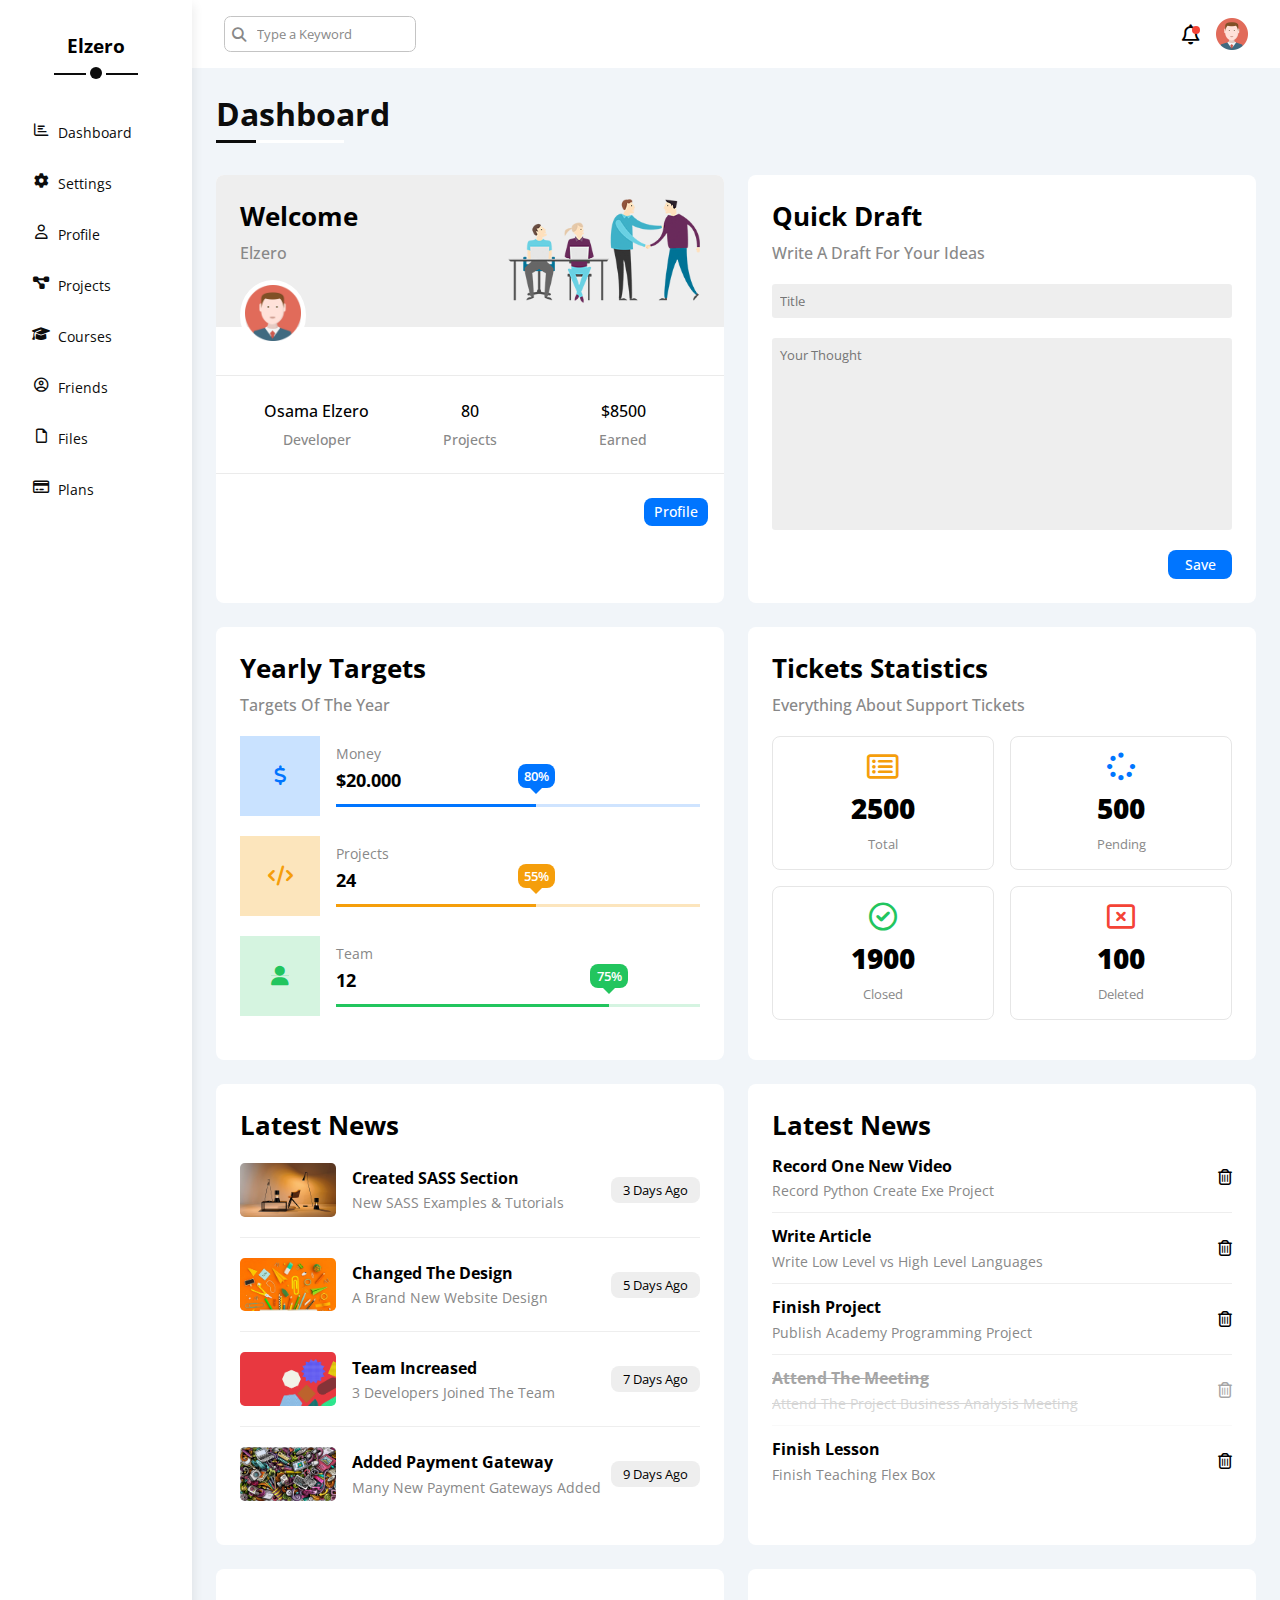
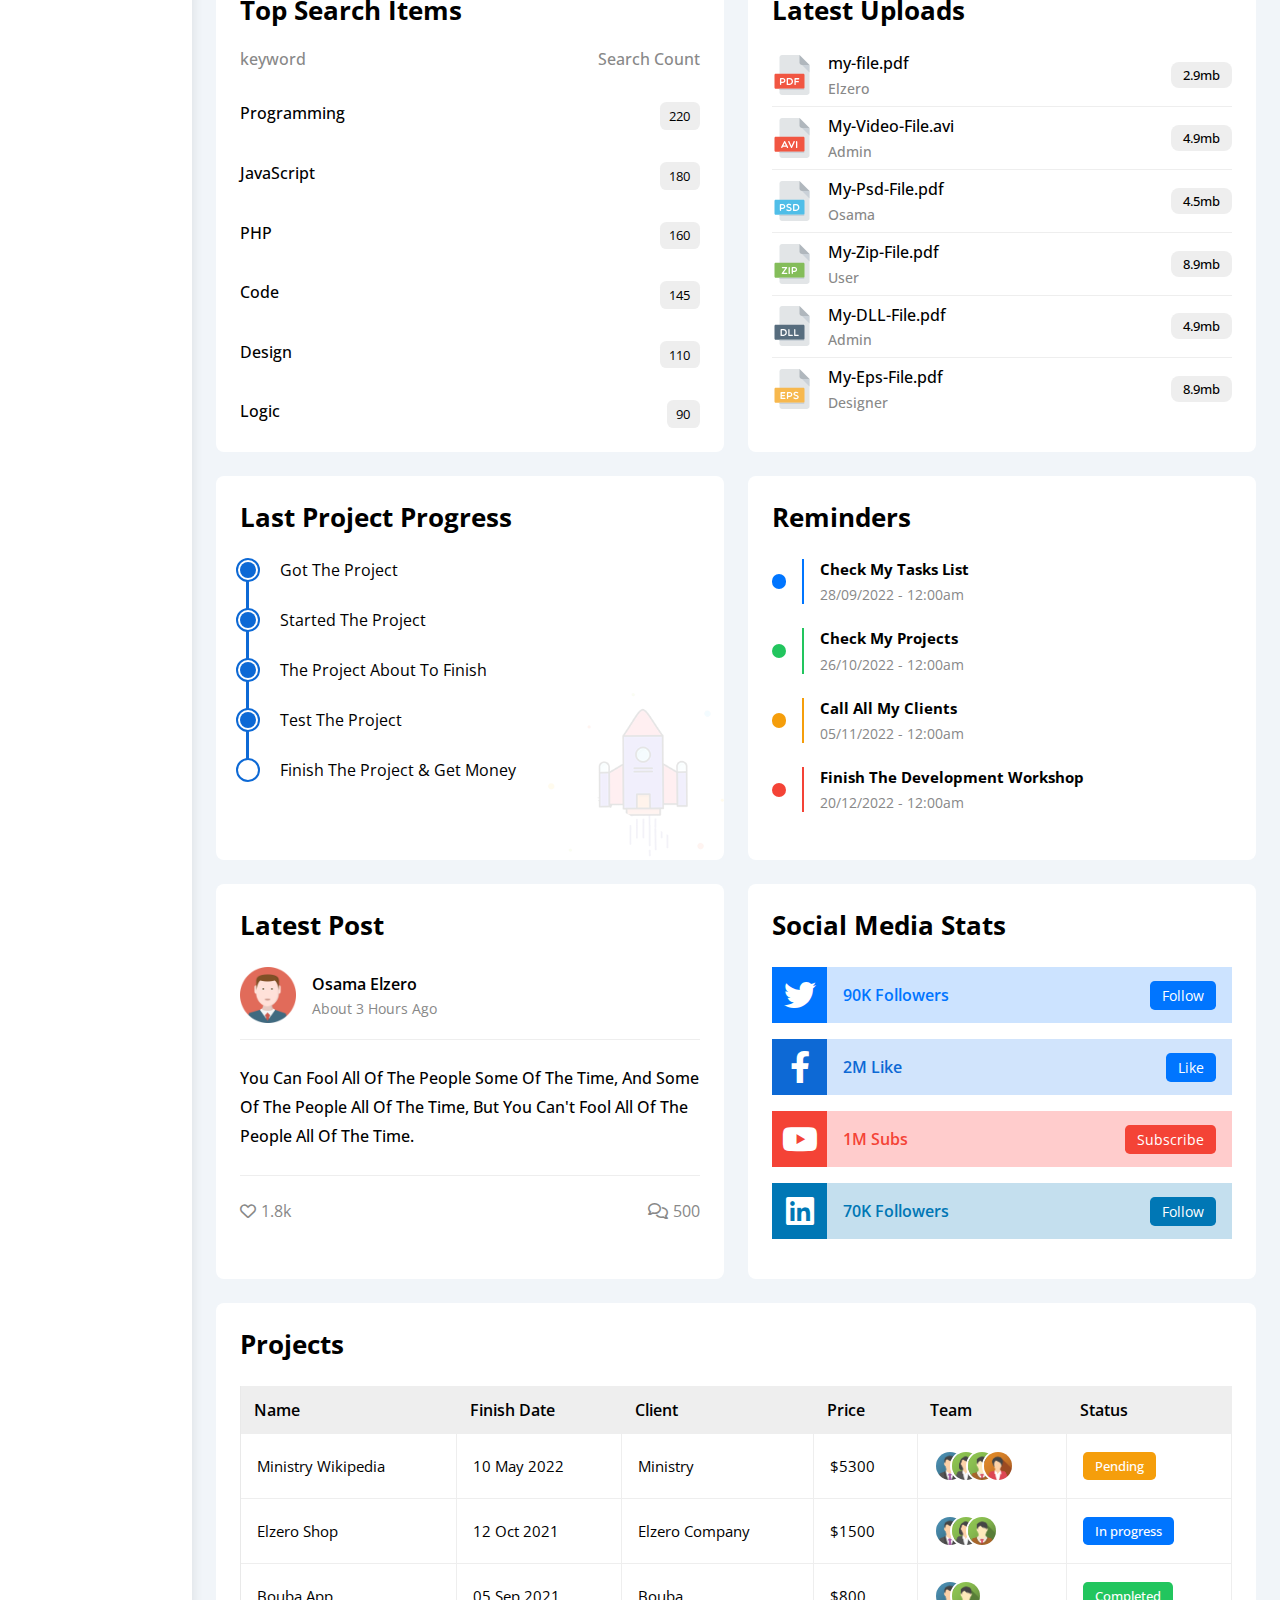
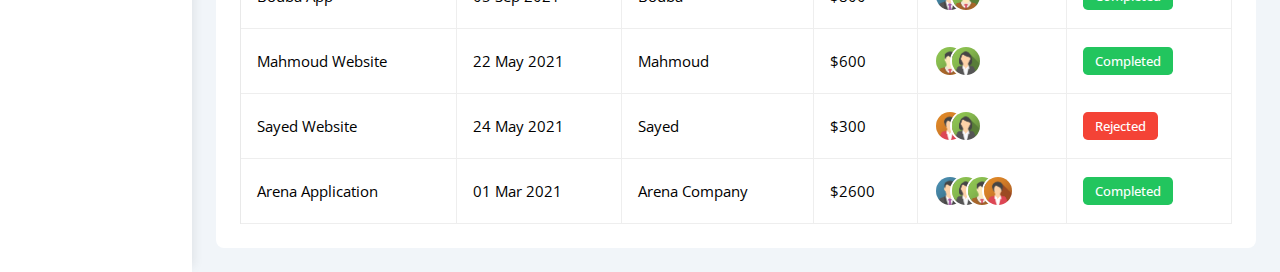
==== commit b04f4605: "added scrollbar styles and fixed an issue" ====
--- a/index.html
+++ b/index.html
@@ -124,9 +124,15 @@
 										<div class="info">
 											<div class="title">Money</div>
 											<div class="subtitle">$20.000</div>
-											<div class="bar">
-												<div class="progress">
-													<div class="badge">80%</div>
+											<div
+												style="background-color: rgba(78, 155, 255, 0.27)"
+												class="bar"
+											>
+												<div
+													style="background: var(--blue-color)"
+													class="progress2"
+												>
+													<div style="background:var(--blue-color)" class="badge1">80%</div>
 												</div>
 											</div>
 										</div>
--- a/css/dashboard.css
+++ b/css/dashboard.css
@@ -10,7 +10,24 @@
 		rgba(0, 0, 0, 0.06) 0px 2px 4px -4px;
 	--bg-color: #f1f5f9;
 }
-
+::-webkit-scrollbar {
+  width: 15px;
+}
+
+/* Track */
+::-webkit-scrollbar-track {
+  background: #ffffff;
+}
+
+/* Handle */
+::-webkit-scrollbar-thumb {
+  background: var(--blue-color);
+}
+
+/* Handle on hover */
+::-webkit-scrollbar-thumb:hover {
+  background: var(--blue-alt-color);
+}
 * {
 	padding: 0;
 	margin: 0;
@@ -479,7 +496,7 @@
 	background-color: var(--blue-color);
 	position: relative;
 }
-.badge {
+.badge1 {
 	background-color: var(--blue-color);
 	color: white;
 	padding: 0.2rem 0.4rem;
@@ -526,7 +543,7 @@
 	color: var(--green-color);
 	background: #22c55e31;
 }
-main .main-grid .grid-item3 .badge::after {
+main .main-grid .grid-item3 .badge1::after {
 	content: '';
 	color: white;
 	position: absolute;
@@ -2310,3 +2327,4 @@
 	color: var(--grey-color);
 	font-weight: 500;
 }
+
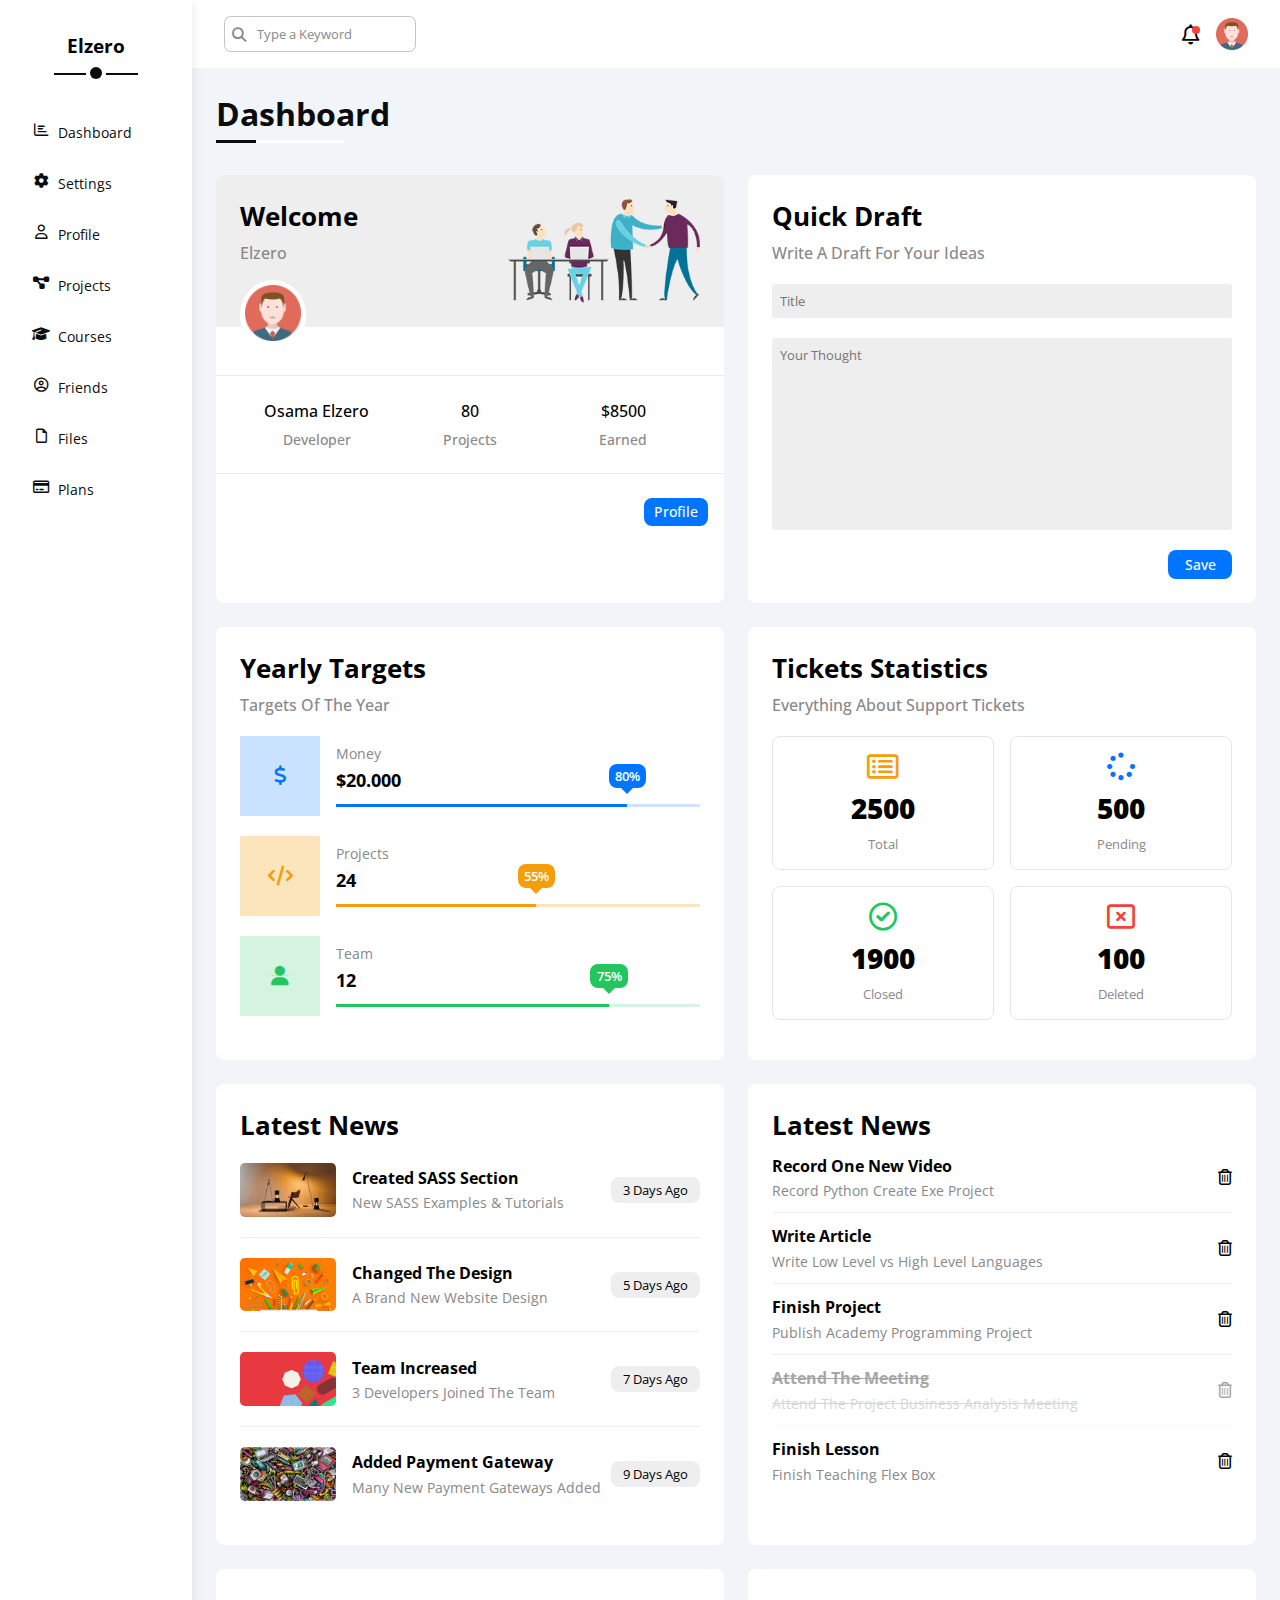
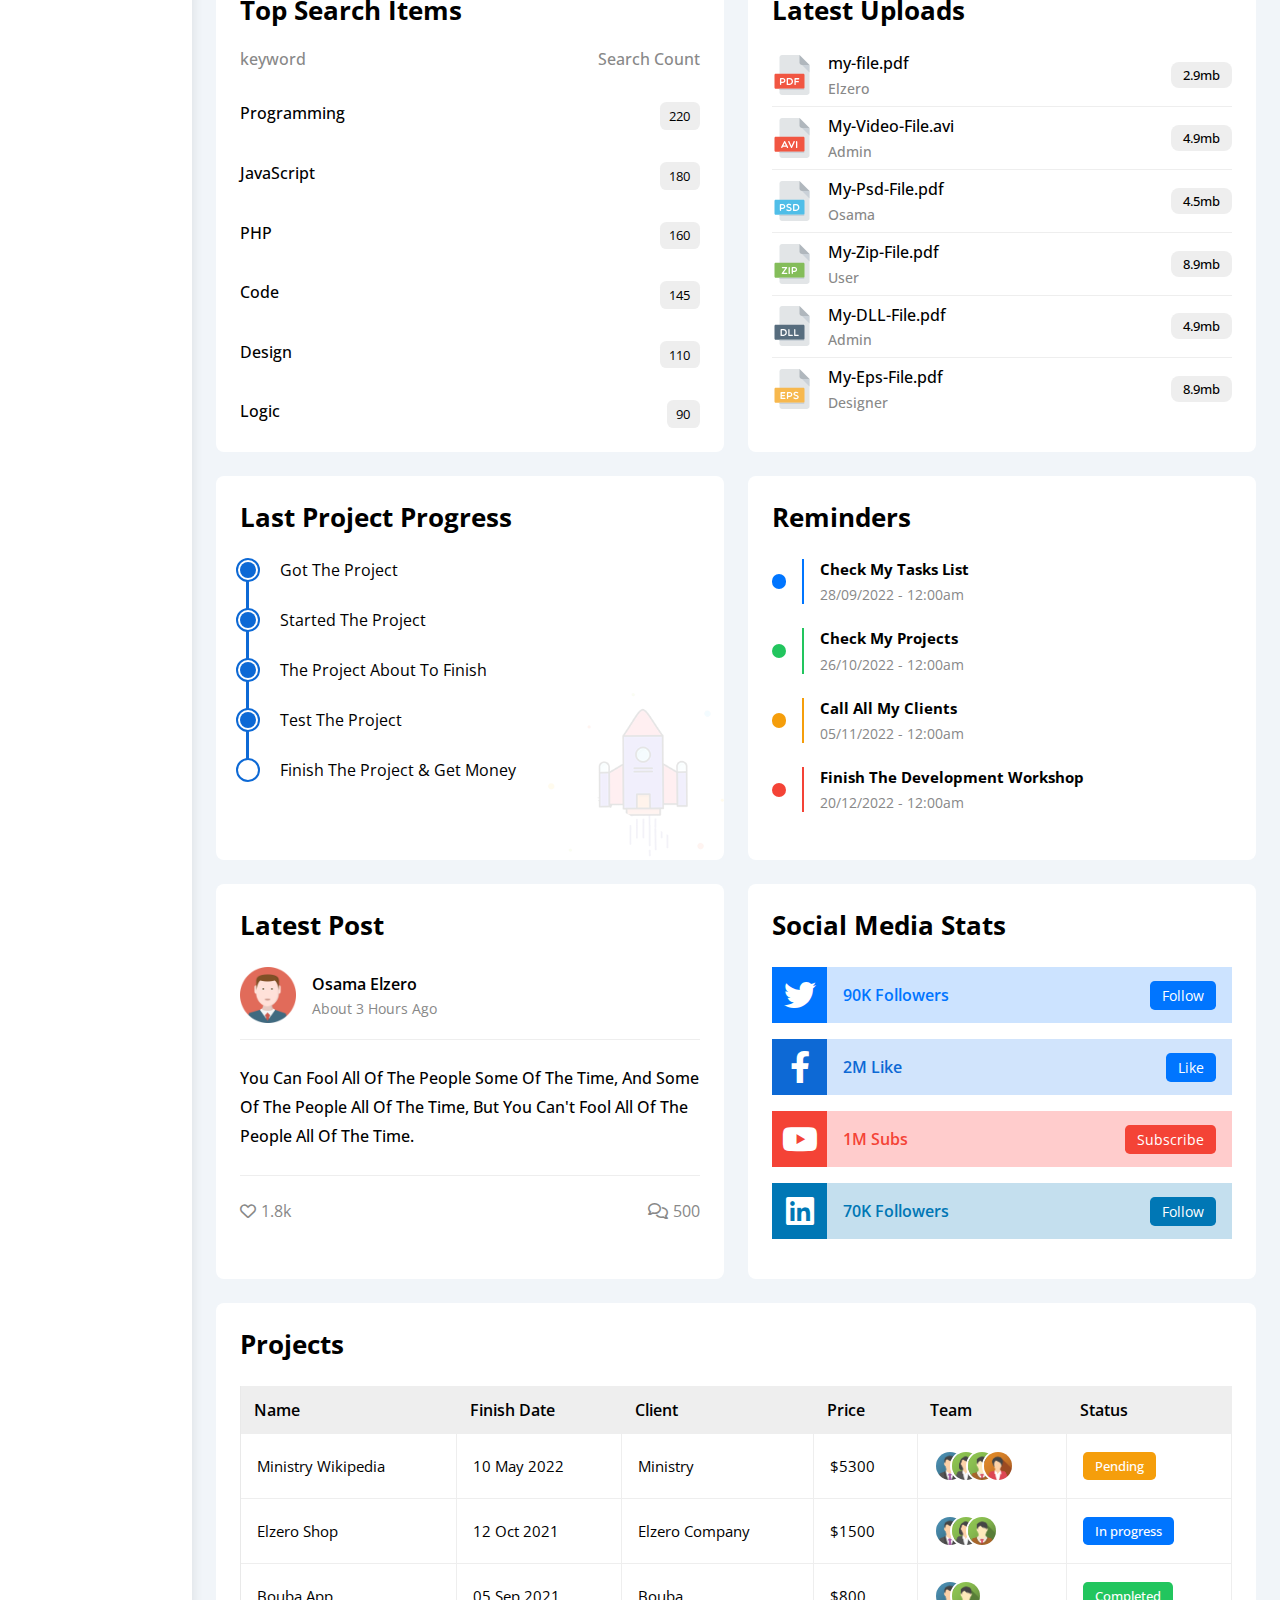
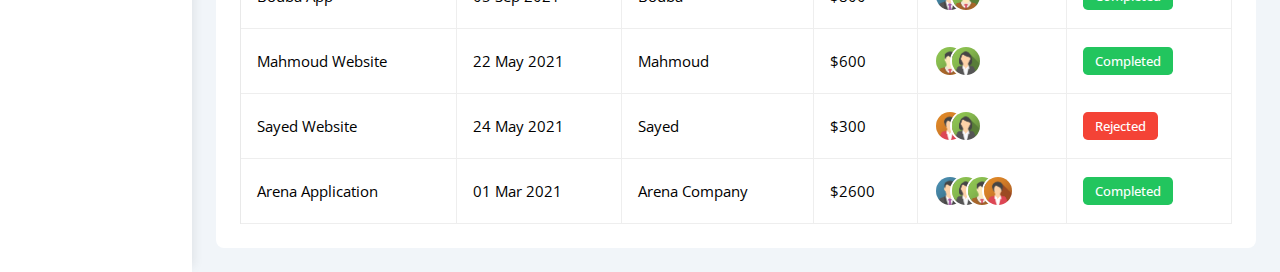
==== commit ed9fc5c7: "fixed issue" ====
--- a/index.html
+++ b/index.html
@@ -129,7 +129,7 @@
 												class="bar"
 											>
 												<div
-													style="background: var(--blue-color)"
+													style="background: var(--blue-color);width:80%"
 													class="progress2"
 												>
 													<div style="background:var(--blue-color)" class="badge1">80%</div>
